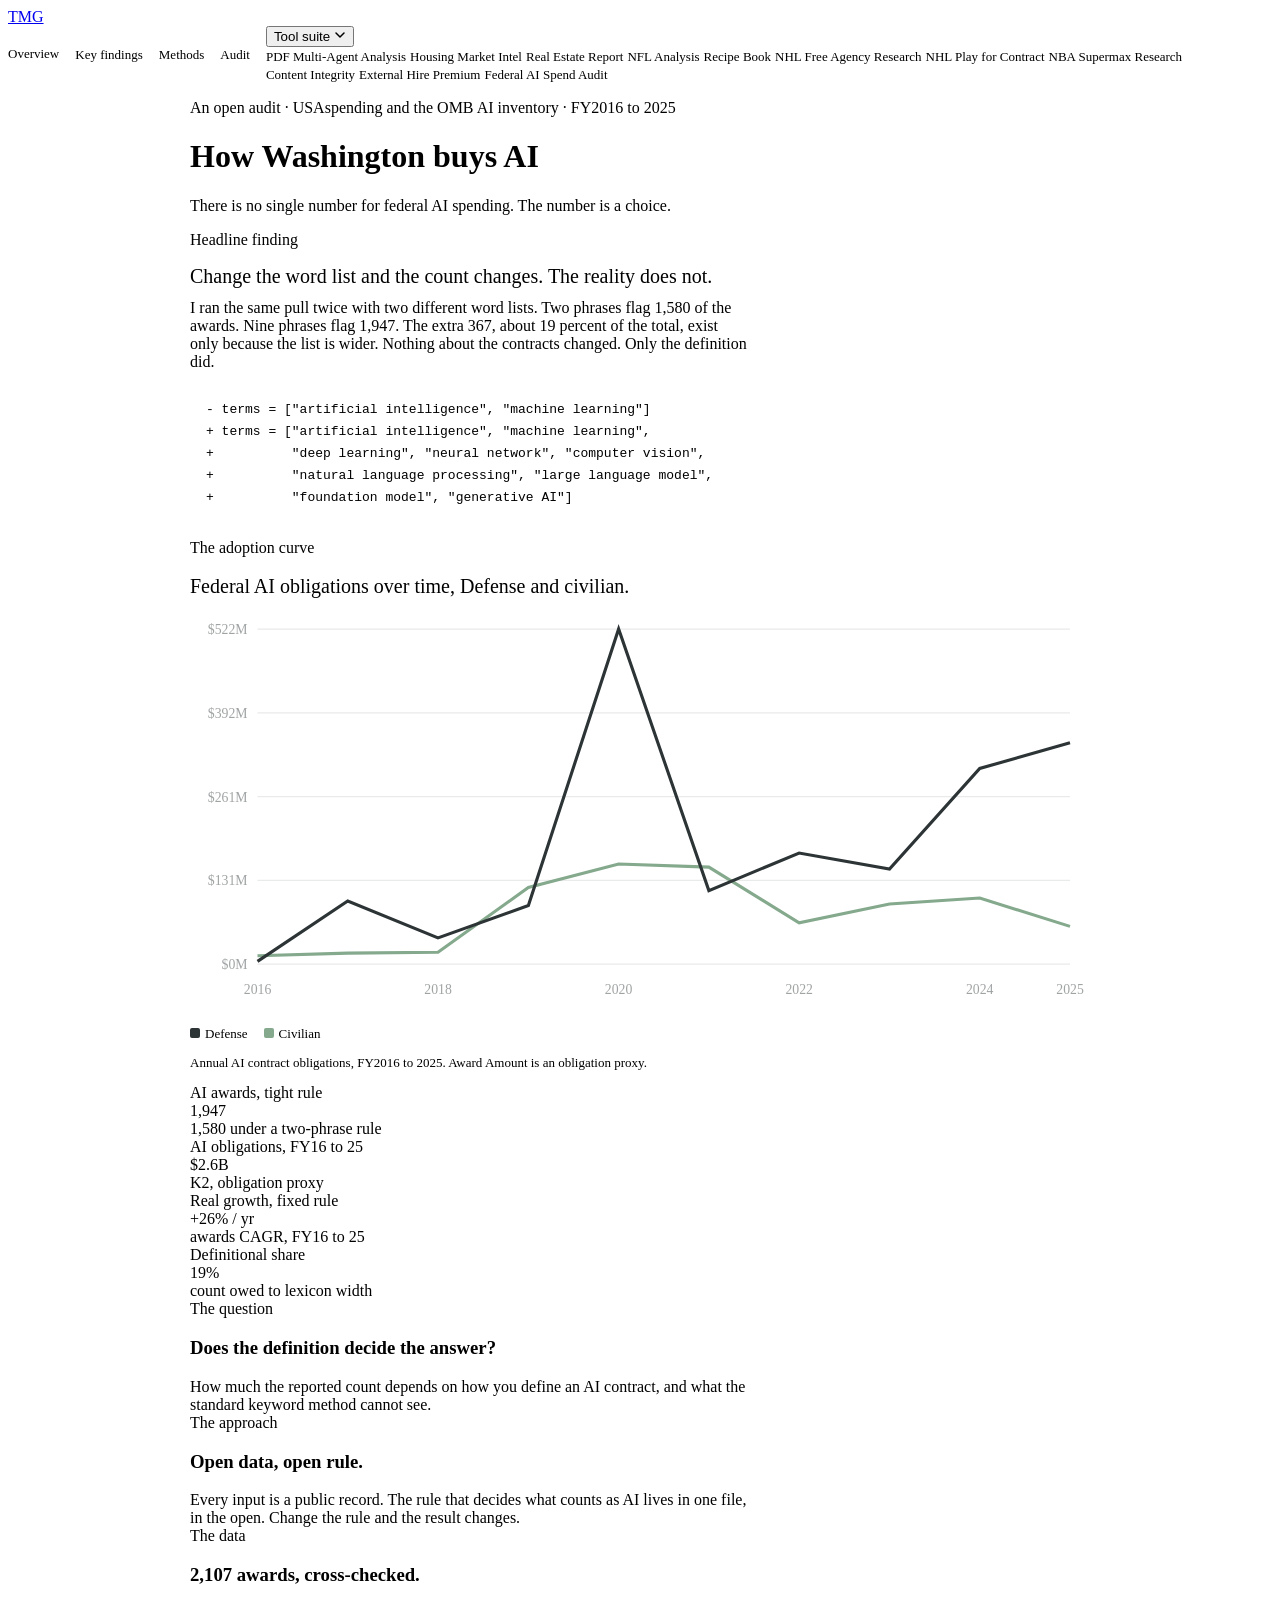
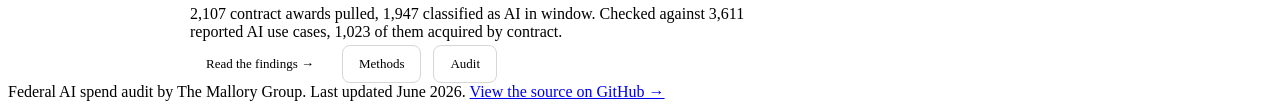
==== site/index.html @ 1ca07987 "Update index.html update" ====
<!DOCTYPE html>
<html lang="en">
<head>
<meta charset="utf-8">
<meta name="viewport" content="width=device-width, initial-scale=1">
<title>How Washington buys AI — a measurement audit</title>
<meta name="description" content="An open audit of how federal AI spending is counted on public data.">
<link rel="preconnect" href="https://fonts.googleapis.com">
<link href="https://fonts.googleapis.com/css2?family=Inter:wght@400;500&display=swap" rel="stylesheet">
<link rel="stylesheet" href="tmg.css">
<style>
    .fa-navlinks{display:flex;align-items:center;gap:16px;min-width:0}
    .fa-navlinks a{font-size:13px;font-weight:500;color:var(--tmg-charcoal);text-decoration:none;white-space:nowrap}
    .fa-navlinks a:hover{color:var(--tmg-sage-hover)}
    .fa-navlinks a[aria-current="page"]{color:var(--tmg-sage);border-bottom:2px solid var(--tmg-sage);padding-bottom:2px}
    .fa-wrap{max-width:900px;margin:0 auto}
    .fa-stack{display:flex;flex-direction:column;gap:var(--tmg-gap)}
    .fa-prose p{margin:0 0 14px;max-width:70ch}
    .fa-prose p:last-child{margin-bottom:0}
    .fa-lede{font-size:18px;line-height:1.6}
    .fa-claim{font-size:20px;font-weight:500;line-height:1.3;margin:0 0 10px}
    .fa-diff{font-family:ui-monospace,Menlo,Consolas,monospace;font-size:13px;line-height:1.7;
      background:var(--tmg-cream);border:var(--tmg-border);border-radius:8px;padding:14px 16px;overflow-x:auto;white-space:pre;margin-top:14px}
    .fa-diff .del{color:var(--tmg-error)}
    .fa-diff .add{color:var(--tmg-success)}
    .fa-strike{font-size:14px;line-height:2.1;margin:4px 0 0}
    .fa-strike span{text-decoration:line-through;text-decoration-color:var(--tmg-error);text-decoration-thickness:1px;margin-right:14px;white-space:nowrap;display:inline-block}
    .fa-mono{font-family:ui-monospace,Menlo,Consolas,monospace;font-size:13px;line-height:1.8;
      background:var(--tmg-cream);border:var(--tmg-border);border-radius:8px;padding:12px 16px}
    .fa-actions{display:flex;gap:12px;flex-wrap:wrap;margin-top:4px}
    a.fa-btn{background:var(--tmg-charcoal);color:var(--tmg-white);border-radius:8px;padding:10px 16px;font-size:13px;font-weight:500;text-decoration:none;display:inline-flex;align-items:center;gap:6px}
    a.fa-btn:hover{background:#3D4446}
    a.fa-btn-ghost{background:transparent;color:var(--tmg-charcoal);border:1px solid rgba(45,52,54,0.20);border-radius:8px;padding:10px 16px;font-size:13px;font-weight:500;text-decoration:none}
    a.fa-btn-ghost:hover{border-color:var(--tmg-sage);color:var(--tmg-sage-hover)}
    .fa-note{font-size:13px;color:var(--tmg-text-muted)}
    @media (max-width:600px){.tmg-nav{overflow-x:auto;gap:12px}.fa-navlinks{gap:12px}}
    @media (prefers-reduced-motion:reduce){*{transition:none !important}}
</style>
</head>
<body>
<nav class="tmg-nav" aria-label="Primary">
  <a class="tmg-logo" href="index.html" aria-label="The Mallory Group home"><span>TM</span><span class="tmg-logo-divider" aria-hidden="true"></span><span>G</span></a>
  <div class="fa-navlinks">
      <a href="index.html" aria-current="page">Overview</a>
      <a href="findings.html">Key findings</a>
      <a href="methods.html">Methods</a>
      <a href="audit.html">Audit</a>
    <div class="tmg-dropdown-wrap">
      <button class="tmg-dropdown-btn" id="toolBtn" aria-haspopup="true" aria-expanded="false" aria-controls="toolMenu">Tool suite
        <svg class="tmg-chevron" width="12" height="12" viewBox="0 0 12 12" aria-hidden="true"><path d="M2 4l4 4 4-4" fill="none" stroke="currentColor" stroke-width="1.5" stroke-linecap="round" stroke-linejoin="round"/></svg>
      </button>
      <div class="tmg-dropdown-menu" id="toolMenu" role="menu">
        <a role="menuitem" href="https://rmallorybpc.github.io/pdf-multi-agent-analysis/" target="_blank" rel="noreferrer">PDF Multi-Agent Analysis</a>
        <a role="menuitem" href="https://rmallorybpc.github.io/housing-market-intel/" target="_blank" rel="noreferrer">Housing Market Intel</a>
        <a role="menuitem" href="https://rmallorybpc.github.io/real-estate-report/" target="_blank" rel="noreferrer">Real Estate Report</a>
        <a role="menuitem" href="https://rmallorybpc.github.io/nflanalysis/dashboard/src/" target="_blank" rel="noreferrer">NFL Analysis</a>
        <a role="menuitem" href="https://rmallorybpc.github.io/recipes/" target="_blank" rel="noreferrer">Recipe Book</a>
        <a role="menuitem" href="https://rmallorybpc.github.io/nhl-free-agency-research/" target="_blank" rel="noreferrer">NHL Free Agency Research</a>
        <a role="menuitem" href="https://rmallorybpc.github.io/nhl-play-for-contract/" target="_blank" rel="noreferrer">NHL Play for Contract</a>
        <a role="menuitem" href="https://rmallorybpc.github.io/nba-research-project/" target="_blank" rel="noreferrer">NBA Supermax Research</a>
        <a role="menuitem" href="https://content-integrity-audit.pages.dev/" target="_blank" rel="noreferrer">Content Integrity</a>
        <a role="menuitem" href="https://rmallorybpc.github.io/external-hire-premium/" target="_blank" rel="noreferrer">External Hire Premium</a>
        <a role="menuitem" href="index.html" aria-current="page">Federal AI Spend Audit</a>
      </div>
    </div>
  </div>
</nav>
<div class="tmg-page">
<div class="tmg-container">
<div class="fa-wrap">
<header class="tmg-page-header">
  <p class="tmg-eyebrow">An open audit · USAspending and the OMB AI inventory · FY2016 to 2025</p>
  <h1 class="tmg-page-title">How Washington buys AI</h1>
  <p class="tmg-page-desc">There is no single number for federal AI spending. The number is a choice.</p>
</header>
<div class="fa-stack">
  <section class="tmg-card-wide fa-prose" aria-labelledby="hf">
    <p class="tmg-card-label">Headline finding</p>
    <h2 id="hf" class="fa-claim">Change the word list and the count changes. The reality does not.</h2>
    <p>I ran the same pull twice with two different word lists. Two phrases flag 1,580 of the awards. Nine phrases flag 1,947. The extra 367, about 19 percent of the total, exist only because the list is wider. Nothing about the contracts changed. Only the definition did.</p>
    <div class="fa-diff"><span class="del">- terms = ["artificial intelligence", "machine learning"]</span>
<span class="add">+ terms = ["artificial intelligence", "machine learning",</span>
<span class="add">+          "deep learning", "neural network", "computer vision",</span>
<span class="add">+          "natural language processing", "large language model",</span>
<span class="add">+          "foundation model", "generative AI"]</span></div>
  </section>

  <section class="tmg-card-wide" aria-labelledby="pic">
    <p class="tmg-card-label">The adoption curve</p>
    <h2 id="pic" class="fa-claim">Federal AI obligations over time, Defense and civilian.</h2>
    <div id="adoption-chart" style="margin:8px 0"></div>
    <p class="fa-note"><span style="display:inline-block;width:10px;height:10px;background:#2D3436;border-radius:2px;margin-right:5px"></span>Defense<span style="display:inline-block;width:10px;height:10px;background:#84A98C;border-radius:2px;margin:0 5px 0 16px"></span>Civilian</p>
    <p class="fa-note" id="chart-src">Annual AI contract obligations, FY2016 to 2025. Award Amount is an obligation proxy.</p>
  </section>

  <div class="tmg-bento-grid">
    <div class="tmg-card" role="group" aria-label="AI awards under the tight rule">
      <div class="tmg-card-label">AI awards, tight rule</div><div class="tmg-card-value">1,947</div>
      <div class="tmg-card-sub">1,580 under a two-phrase rule</div>
    </div>
    <div class="tmg-card" role="group" aria-label="AI obligations">
      <div class="tmg-card-label">AI obligations, FY16 to 25</div><div class="tmg-card-value" id="kpi-oblig">—</div>
      <div class="tmg-card-sub">K2, obligation proxy</div>
    </div>
    <div class="tmg-card" role="group" aria-label="Real growth">
      <div class="tmg-card-label">Real growth, fixed rule</div><div class="tmg-card-value" id="kpi-cagr">—</div>
      <div class="tmg-card-sub">awards CAGR, FY16 to 25</div>
    </div>
    <div class="tmg-card" role="group" aria-label="Definitional share">
      <div class="tmg-card-label">Definitional share</div><div class="tmg-card-value" id="kpi-defn">—</div>
      <div class="tmg-card-sub">count owed to lexicon width</div>
    </div>
  </div>

  <div class="tmg-bento-grid">
    <section class="tmg-card fa-prose" aria-labelledby="q"><p class="tmg-card-label">The question</p>
      <h3 id="q" class="tmg-card-title">Does the definition decide the answer?</h3>
      <p>How much the reported count depends on how you define an AI contract, and what the standard keyword method cannot see.</p></section>
    <section class="tmg-card fa-prose" aria-labelledby="ap"><p class="tmg-card-label">The approach</p>
      <h3 id="ap" class="tmg-card-title">Open data, open rule.</h3>
      <p>Every input is a public record. The rule that decides what counts as AI lives in one file, in the open. Change the rule and the result changes.</p></section>
    <section class="tmg-card fa-prose" aria-labelledby="d"><p class="tmg-card-label">The data</p>
      <h3 id="d" class="tmg-card-title">2,107 awards, cross-checked.</h3>
      <p>2,107 contract awards pulled, 1,947 classified as AI in window. Checked against 3,611 reported AI use cases, 1,023 of them acquired by contract.</p></section>
  </div>

  <div class="fa-actions">
    <a class="fa-btn" href="findings.html">Read the findings &rarr;</a>
    <a class="fa-btn-ghost" href="methods.html">Methods</a>
    <a class="fa-btn-ghost" href="audit.html">Audit</a>
  </div>
</div>
<script src="series-data.js"></script>
<script>
(function(){
  var S=window.TMG_SERIES, host=document.getElementById('adoption-chart');
  function fmtM(v){return v>=1000?'$'+(v/1000).toFixed(1)+'B':'$'+Math.round(v)+'M';}
  function set(id,t){var e=document.getElementById(id);if(e)e.textContent=t;}
  if(!S){if(host)host.innerHTML='<p class="fa-note">Run analyze.py to populate the chart.</p>';return;}
  var k=S.kpi||{};
  set('kpi-oblig',k.total_oblig_m!=null?fmtM(k.total_oblig_m):'—');
  set('kpi-cagr',k.cagr_awards!=null?((k.cagr_awards>=0?'+':'')+Math.round(k.cagr_awards*100)+'% / yr'):'—');
  set('kpi-defn',k.definitional_share!=null?Math.round(k.definitional_share*100)+'%':'—');
  var fy=S.fy||[],dod=S.ai_oblig_dod||[],civ=S.ai_oblig_civ||[];
  if(!fy.length){host.innerHTML='<p class="fa-note">No annual data.</p>';return;}
  var W=720,H=320,pl=54,pr=16,pt=16,pb=36;
  var maxY=Math.max.apply(null,dod.concat(civ).concat([1]));
  function x(i){return pl+i*((W-pl-pr)/Math.max(1,fy.length-1));}
  function y(v){return H-pb-(v/maxY)*(H-pt-pb);}
  function pth(a){return a.map(function(v,i){return (i?'L':'M')+x(i).toFixed(1)+' '+y(v).toFixed(1);}).join(' ');}
  var CH='#2D3436',SG='#84A98C',MUT='rgba(45,52,54,0.45)';
  var s='<svg viewBox="0 0 '+W+' '+H+'" width="100%" role="img" aria-label="Annual AI contract obligations by fiscal year, Defense versus civilian">';
  for(var g=0;g<=4;g++){var gv=maxY*g/4,gy=y(gv);
    s+='<line x1="'+pl+'" y1="'+gy+'" x2="'+(W-pr)+'" y2="'+gy+'" stroke="rgba(45,52,54,0.10)"/>';
    s+='<text x="'+(pl-8)+'" y="'+(gy+4)+'" text-anchor="end" font-size="11" fill="'+MUT+'">'+fmtM(gv)+'</text>';}
  fy.forEach(function(f,i){if(i%2===0||i===fy.length-1){s+='<text x="'+x(i)+'" y="'+(H-12)+'" text-anchor="middle" font-size="11" fill="'+MUT+'">'+f+'</text>';}});
  s+='<path d="'+pth(civ)+'" fill="none" stroke="'+SG+'" stroke-width="2.5"/>';
  s+='<path d="'+pth(dod)+'" fill="none" stroke="'+CH+'" stroke-width="2.5"/></svg>';
  host.innerHTML=s;
  var n=document.getElementById('chart-src');
  if(n&&S.generated_from&&S.generated_from.indexOf('sample')>-1){n.textContent='Sample data shown. Run analyze.py to populate with the live pull.';n.style.color='#B00020';}
})();
</script>
</div>
</div>
</div>
<footer class="tmg-footer">
  Federal AI spend audit by The Mallory Group. Last updated June 2026.
  <a href="REPO_URL_HERE" target="_blank" rel="noreferrer" class="tmg-text-accent">View the source on GitHub &rarr;</a>
</footer>
<script>
  (function(){var b=document.getElementById('toolBtn'),m=document.getElementById('toolMenu');if(!b||!m)return;
   function c(){m.classList.remove('open');b.classList.remove('open');b.setAttribute('aria-expanded','false');}
   b.addEventListener('click',function(e){e.stopPropagation();var o=m.classList.toggle('open');b.classList.toggle('open',o);b.setAttribute('aria-expanded',o?'true':'false');});
   m.addEventListener('click',function(e){e.stopPropagation();});document.addEventListener('click',c);
   document.addEventListener('keydown',function(e){if(e.key==='Escape'){c();b.focus();}});})();
</script>
</body>
</html>
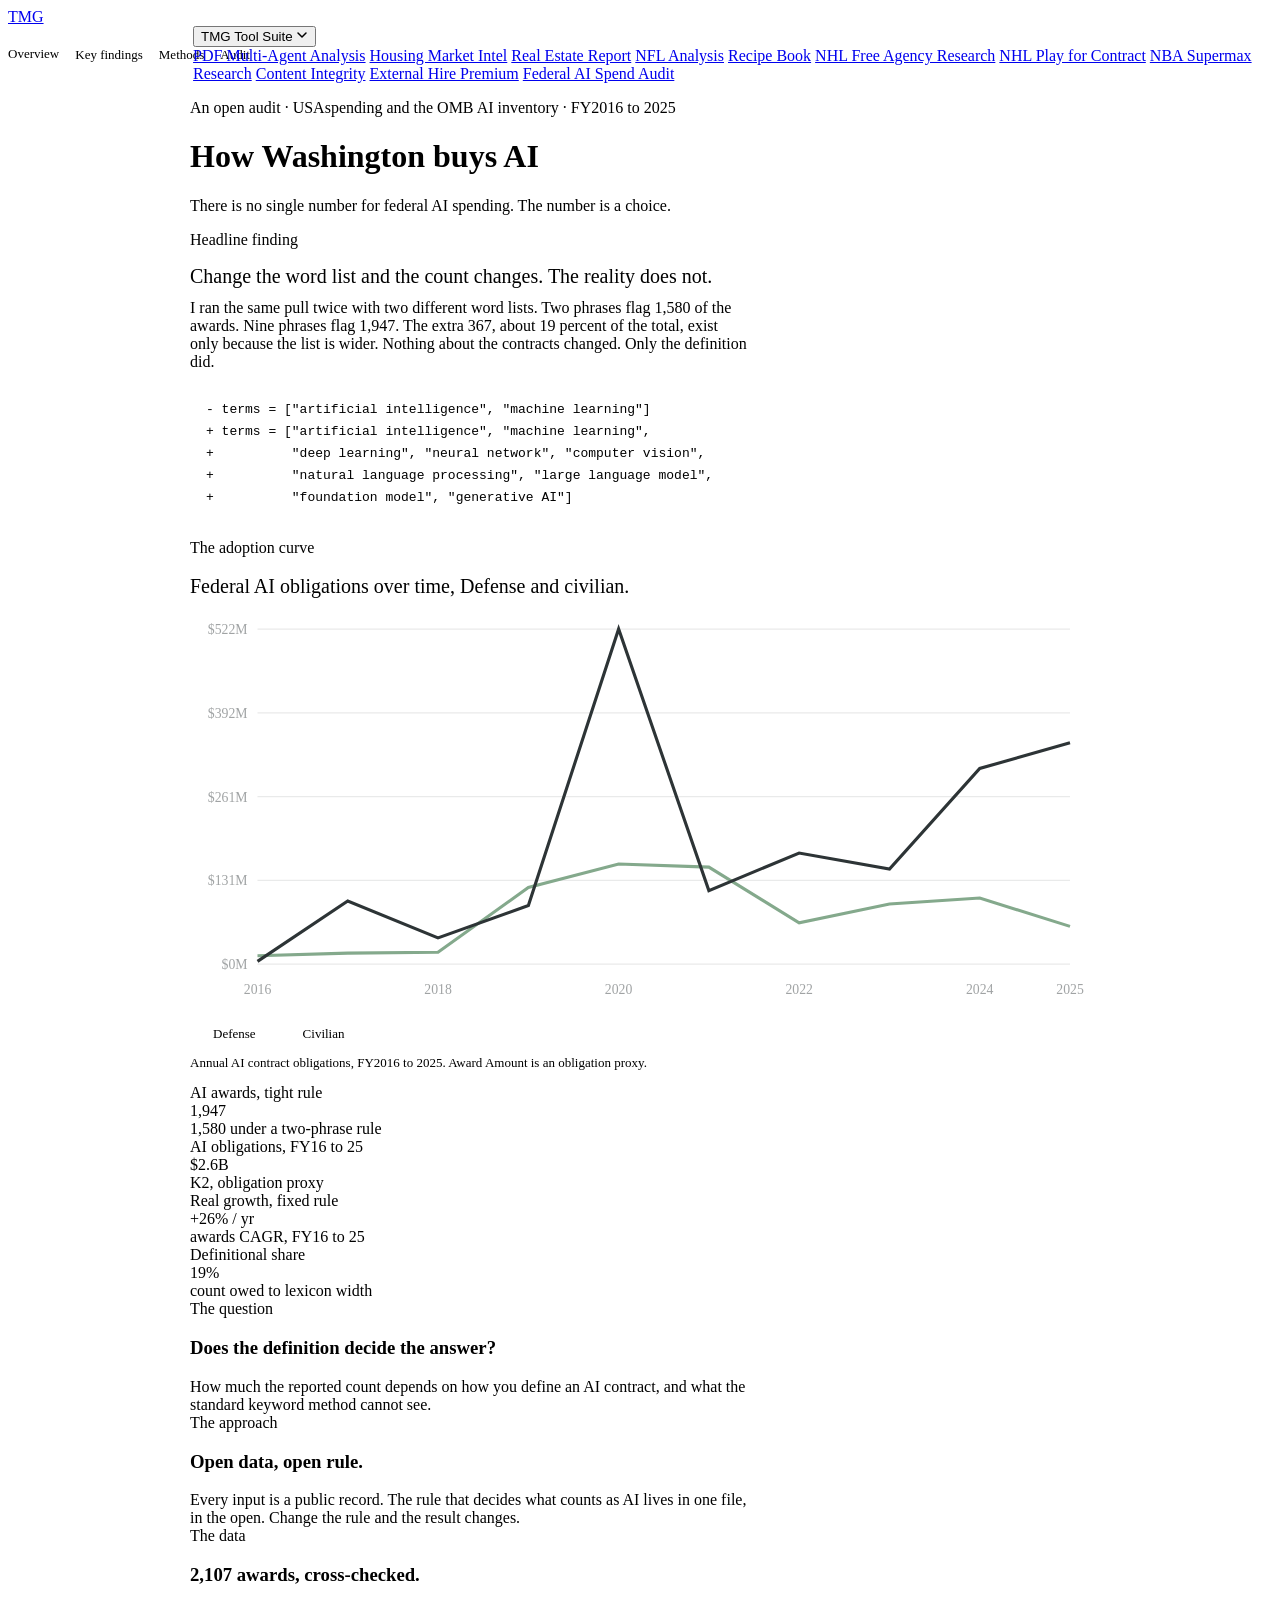
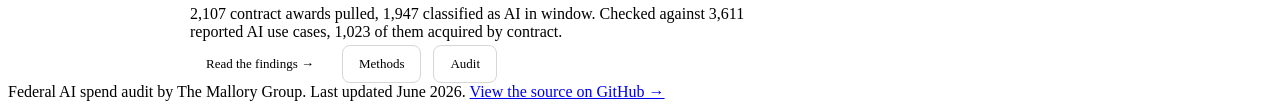
==== commit e05950cc: "Refactor navigation structure and styles across site pages; add shared UI styles for page links and " ====
--- a/site/index.html
+++ b/site/index.html
@@ -7,46 +7,22 @@
 <meta name="description" content="An open audit of how federal AI spending is counted on public data.">
 <link rel="preconnect" href="https://fonts.googleapis.com">
 <link href="https://fonts.googleapis.com/css2?family=Inter:wght@400;500&display=swap" rel="stylesheet">
-<link rel="stylesheet" href="tmg.css">
-<style>
-    .fa-navlinks{display:flex;align-items:center;gap:16px;min-width:0}
-    .fa-navlinks a{font-size:13px;font-weight:500;color:var(--tmg-charcoal);text-decoration:none;white-space:nowrap}
-    .fa-navlinks a:hover{color:var(--tmg-sage-hover)}
-    .fa-navlinks a[aria-current="page"]{color:var(--tmg-sage);border-bottom:2px solid var(--tmg-sage);padding-bottom:2px}
-    .fa-wrap{max-width:900px;margin:0 auto}
-    .fa-stack{display:flex;flex-direction:column;gap:var(--tmg-gap)}
-    .fa-prose p{margin:0 0 14px;max-width:70ch}
-    .fa-prose p:last-child{margin-bottom:0}
-    .fa-lede{font-size:18px;line-height:1.6}
-    .fa-claim{font-size:20px;font-weight:500;line-height:1.3;margin:0 0 10px}
-    .fa-diff{font-family:ui-monospace,Menlo,Consolas,monospace;font-size:13px;line-height:1.7;
-      background:var(--tmg-cream);border:var(--tmg-border);border-radius:8px;padding:14px 16px;overflow-x:auto;white-space:pre;margin-top:14px}
-    .fa-diff .del{color:var(--tmg-error)}
-    .fa-diff .add{color:var(--tmg-success)}
-    .fa-strike{font-size:14px;line-height:2.1;margin:4px 0 0}
-    .fa-strike span{text-decoration:line-through;text-decoration-color:var(--tmg-error);text-decoration-thickness:1px;margin-right:14px;white-space:nowrap;display:inline-block}
-    .fa-mono{font-family:ui-monospace,Menlo,Consolas,monospace;font-size:13px;line-height:1.8;
-      background:var(--tmg-cream);border:var(--tmg-border);border-radius:8px;padding:12px 16px}
-    .fa-actions{display:flex;gap:12px;flex-wrap:wrap;margin-top:4px}
-    a.fa-btn{background:var(--tmg-charcoal);color:var(--tmg-white);border-radius:8px;padding:10px 16px;font-size:13px;font-weight:500;text-decoration:none;display:inline-flex;align-items:center;gap:6px}
-    a.fa-btn:hover{background:#3D4446}
-    a.fa-btn-ghost{background:transparent;color:var(--tmg-charcoal);border:1px solid rgba(45,52,54,0.20);border-radius:8px;padding:10px 16px;font-size:13px;font-weight:500;text-decoration:none}
-    a.fa-btn-ghost:hover{border-color:var(--tmg-sage);color:var(--tmg-sage-hover)}
-    .fa-note{font-size:13px;color:var(--tmg-text-muted)}
-    @media (max-width:600px){.tmg-nav{overflow-x:auto;gap:12px}.fa-navlinks{gap:12px}}
-    @media (prefers-reduced-motion:reduce){*{transition:none !important}}
-</style>
+<link rel="stylesheet" href="https://rmallorybpc.github.io/tmg-brand-guide/dist/tmg.css">
+<link rel="stylesheet" href="ui.css">
 </head>
 <body>
+<a class="fa-skip-link" href="#main-content">Skip to content</a>
 <nav class="tmg-nav" aria-label="Primary">
   <a class="tmg-logo" href="index.html" aria-label="The Mallory Group home"><span>TM</span><span class="tmg-logo-divider" aria-hidden="true"></span><span>G</span></a>
   <div class="fa-navlinks">
+    <div class="fa-page-links">
       <a href="index.html" aria-current="page">Overview</a>
       <a href="findings.html">Key findings</a>
       <a href="methods.html">Methods</a>
       <a href="audit.html">Audit</a>
+    </div>
     <div class="tmg-dropdown-wrap">
-      <button class="tmg-dropdown-btn" id="toolBtn" aria-haspopup="true" aria-expanded="false" aria-controls="toolMenu">Tool suite
+      <button class="tmg-dropdown-btn" id="toolBtn" aria-haspopup="true" aria-expanded="false" aria-controls="toolMenu">TMG Tool Suite
         <svg class="tmg-chevron" width="12" height="12" viewBox="0 0 12 12" aria-hidden="true"><path d="M2 4l4 4 4-4" fill="none" stroke="currentColor" stroke-width="1.5" stroke-linecap="round" stroke-linejoin="round"/></svg>
       </button>
       <div class="tmg-dropdown-menu" id="toolMenu" role="menu">
@@ -65,7 +41,7 @@
     </div>
   </div>
 </nav>
-<div class="tmg-page">
+<main id="main-content" class="tmg-page" tabindex="-1">
 <div class="tmg-container">
 <div class="fa-wrap">
 <header class="tmg-page-header">
@@ -88,8 +64,8 @@
   <section class="tmg-card-wide" aria-labelledby="pic">
     <p class="tmg-card-label">The adoption curve</p>
     <h2 id="pic" class="fa-claim">Federal AI obligations over time, Defense and civilian.</h2>
-    <div id="adoption-chart" style="margin:8px 0"></div>
-    <p class="fa-note"><span style="display:inline-block;width:10px;height:10px;background:#2D3436;border-radius:2px;margin-right:5px"></span>Defense<span style="display:inline-block;width:10px;height:10px;background:#84A98C;border-radius:2px;margin:0 5px 0 16px"></span>Civilian</p>
+    <div id="adoption-chart" class="fa-chart-shell"></div>
+    <p class="fa-note fa-chart-legend"><span class="fa-legend-swatch fa-legend-swatch-defense" aria-hidden="true"></span>Defense<span class="fa-chart-legend-gap"></span><span class="fa-legend-swatch fa-legend-swatch-civilian" aria-hidden="true"></span>Civilian</p>
     <p class="fa-note" id="chart-src">Annual AI contract obligations, FY2016 to 2025. Award Amount is an obligation proxy.</p>
   </section>
 
@@ -163,17 +139,11 @@
 </script>
 </div>
 </div>
-</div>
+</main>
 <footer class="tmg-footer">
   Federal AI spend audit by The Mallory Group. Last updated June 2026.
-  <a href="REPO_URL_HERE" target="_blank" rel="noreferrer" class="tmg-text-accent">View the source on GitHub &rarr;</a>
+  <a href="https://github.com/rmallorybpc/federal-ai-spend-audit" target="_blank" rel="noreferrer" class="tmg-text-accent">View the source on GitHub &rarr;</a>
 </footer>
-<script>
-  (function(){var b=document.getElementById('toolBtn'),m=document.getElementById('toolMenu');if(!b||!m)return;
-   function c(){m.classList.remove('open');b.classList.remove('open');b.setAttribute('aria-expanded','false');}
-   b.addEventListener('click',function(e){e.stopPropagation();var o=m.classList.toggle('open');b.classList.toggle('open',o);b.setAttribute('aria-expanded',o?'true':'false');});
-   m.addEventListener('click',function(e){e.stopPropagation();});document.addEventListener('click',c);
-   document.addEventListener('keydown',function(e){if(e.key==='Escape'){c();b.focus();}});})();
-</script>
+<script src="ui.js"></script>
 </body>
 </html>
--- a/site/ui.css
+++ b/site/ui.css
@@ -0,0 +1,234 @@
+/* Shared UI layer for all site pages. Uses TMG design tokens from tmg.css. */
+
+.fa-skip-link {
+  position: absolute;
+  left: 12px;
+  top: -40px;
+  background: var(--tmg-charcoal);
+  color: var(--tmg-white);
+  padding: 8px 12px;
+  border-radius: 8px;
+  text-decoration: none;
+  font-size: 13px;
+  z-index: 1000;
+}
+
+.fa-skip-link:focus {
+  top: 12px;
+}
+
+.fa-navlinks {
+  display: flex;
+  align-items: center;
+  gap: 16px;
+  min-width: 0;
+}
+
+.fa-page-links {
+  display: flex;
+  align-items: center;
+  gap: 16px;
+  min-width: 0;
+}
+
+.fa-page-links a {
+  font-size: 13px;
+  font-weight: 500;
+  color: var(--tmg-charcoal);
+  text-decoration: none;
+  white-space: nowrap;
+}
+
+.fa-page-links a:hover {
+  color: var(--tmg-sage-hover);
+}
+
+.fa-page-links a[aria-current="page"] {
+  color: var(--tmg-sage);
+  border-bottom: 2px solid var(--tmg-sage);
+  padding-bottom: 2px;
+}
+
+.fa-wrap {
+  max-width: 900px;
+  margin: 0 auto;
+}
+
+.fa-stack {
+  display: flex;
+  flex-direction: column;
+  gap: var(--tmg-gap);
+}
+
+.fa-prose p {
+  margin: 0 0 14px;
+  max-width: 70ch;
+}
+
+.fa-prose p:last-child {
+  margin-bottom: 0;
+}
+
+.fa-claim {
+  font-size: 20px;
+  font-weight: 500;
+  line-height: 1.3;
+  margin: 0 0 10px;
+}
+
+.fa-diff,
+.fa-mono {
+  font-family: ui-monospace, Menlo, Consolas, monospace;
+  font-size: 13px;
+  line-height: 1.8;
+  background: var(--tmg-cream);
+  border: var(--tmg-border);
+  border-radius: 8px;
+  padding: 12px 16px;
+  overflow-x: auto;
+}
+
+.fa-diff {
+  white-space: pre;
+  margin-top: 14px;
+  line-height: 1.7;
+  padding: 14px 16px;
+}
+
+.fa-diff .del {
+  color: var(--tmg-error);
+}
+
+.fa-diff .add {
+  color: var(--tmg-success);
+}
+
+.fa-strike {
+  font-size: 14px;
+  line-height: 2.1;
+  margin: 4px 0 0;
+}
+
+.fa-strike span {
+  text-decoration: line-through;
+  text-decoration-color: var(--tmg-error);
+  text-decoration-thickness: 1px;
+  margin-right: 14px;
+  white-space: nowrap;
+  display: inline-block;
+}
+
+.fa-actions {
+  display: flex;
+  gap: 12px;
+  flex-wrap: wrap;
+  margin-top: 4px;
+}
+
+a.fa-btn {
+  background: var(--tmg-charcoal);
+  color: var(--tmg-white);
+  border-radius: 8px;
+  padding: 10px 16px;
+  font-size: 13px;
+  font-weight: 500;
+  text-decoration: none;
+  display: inline-flex;
+  align-items: center;
+  gap: 6px;
+}
+
+a.fa-btn:hover {
+  background: #3D4446;
+}
+
+a.fa-btn-ghost {
+  background: transparent;
+  color: var(--tmg-charcoal);
+  border: 1px solid rgba(45, 52, 54, 0.20);
+  border-radius: 8px;
+  padding: 10px 16px;
+  font-size: 13px;
+  font-weight: 500;
+  text-decoration: none;
+}
+
+a.fa-btn-ghost:hover {
+  border-color: var(--tmg-sage);
+  color: var(--tmg-sage-hover);
+}
+
+.fa-note {
+  font-size: 13px;
+  color: var(--tmg-text-muted);
+}
+
+.fa-chart-shell {
+  margin: 8px 0;
+}
+
+.fa-chart-legend {
+  display: flex;
+  align-items: center;
+  flex-wrap: wrap;
+  gap: 8px;
+}
+
+.fa-chart-legend-gap {
+  margin-left: 8px;
+}
+
+.fa-legend-swatch {
+  display: inline-block;
+  width: 10px;
+  height: 10px;
+  border-radius: 2px;
+  margin-right: 5px;
+}
+
+.fa-legend-swatch-defense {
+  background: var(--tmg-charcoal);
+}
+
+.fa-legend-swatch-civilian {
+  background: var(--tmg-sage);
+}
+
+@media (max-width: 900px) {
+  .tmg-nav {
+    height: auto;
+    min-height: 56px;
+    padding: 10px 16px;
+    gap: 10px;
+    align-items: flex-start;
+    flex-wrap: wrap;
+  }
+
+  .fa-navlinks {
+    width: 100%;
+    justify-content: space-between;
+    gap: 12px;
+  }
+
+  .fa-page-links {
+    flex-wrap: wrap;
+    gap: 10px 14px;
+  }
+}
+
+@media (max-width: 600px) {
+  .fa-page-links {
+    gap: 8px 12px;
+  }
+
+  .fa-wrap {
+    max-width: 100%;
+  }
+}
+
+@media (prefers-reduced-motion: reduce) {
+  * {
+    transition: none !important;
+    animation: none !important;
+  }
+}
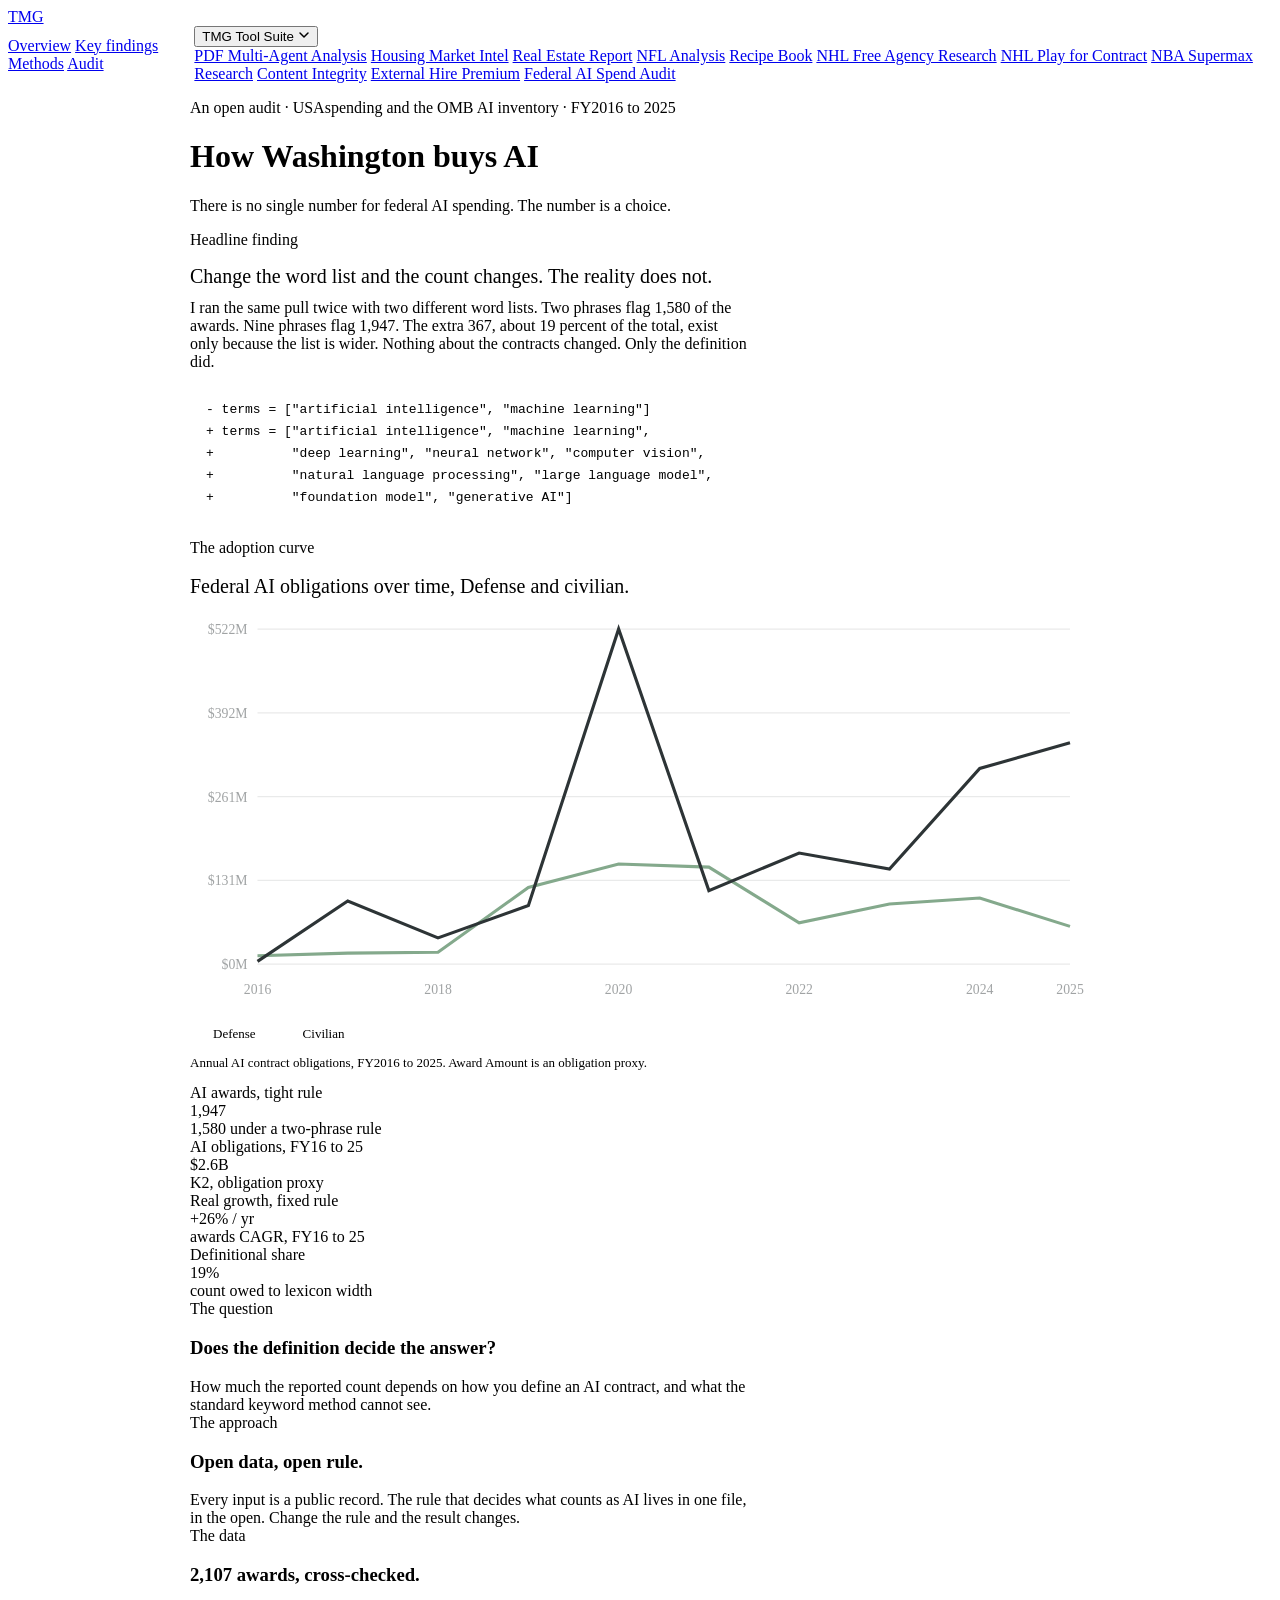
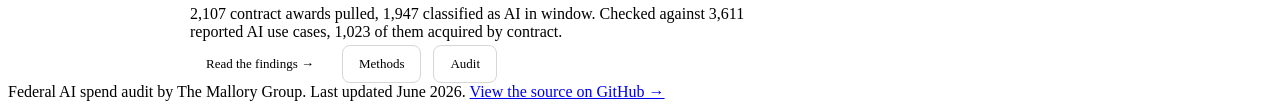
==== commit c1235c0e: "Refactor navigation structure and styles across site pages; update dropdown button and menu IDs for " ====
--- a/site/index.html
+++ b/site/index.html
@@ -15,17 +15,17 @@
 <nav class="tmg-nav" aria-label="Primary">
   <a class="tmg-logo" href="index.html" aria-label="The Mallory Group home"><span>TM</span><span class="tmg-logo-divider" aria-hidden="true"></span><span>G</span></a>
   <div class="fa-navlinks">
-    <div class="fa-page-links">
+    <div class="tmg-page-links" aria-label="Site pages">
       <a href="index.html" aria-current="page">Overview</a>
       <a href="findings.html">Key findings</a>
       <a href="methods.html">Methods</a>
       <a href="audit.html">Audit</a>
     </div>
     <div class="tmg-dropdown-wrap">
-      <button class="tmg-dropdown-btn" id="toolBtn" aria-haspopup="true" aria-expanded="false" aria-controls="toolMenu">TMG Tool Suite
+      <button class="tmg-dropdown-btn" id="tmgDdBtn" aria-haspopup="true" aria-expanded="false" aria-controls="tmgDdMenu">TMG Tool Suite
         <svg class="tmg-chevron" width="12" height="12" viewBox="0 0 12 12" aria-hidden="true"><path d="M2 4l4 4 4-4" fill="none" stroke="currentColor" stroke-width="1.5" stroke-linecap="round" stroke-linejoin="round"/></svg>
       </button>
-      <div class="tmg-dropdown-menu" id="toolMenu" role="menu">
+      <div class="tmg-dropdown-menu" id="tmgDdMenu" role="menu">
         <a role="menuitem" href="https://rmallorybpc.github.io/pdf-multi-agent-analysis/" target="_blank" rel="noreferrer">PDF Multi-Agent Analysis</a>
         <a role="menuitem" href="https://rmallorybpc.github.io/housing-market-intel/" target="_blank" rel="noreferrer">Housing Market Intel</a>
         <a role="menuitem" href="https://rmallorybpc.github.io/real-estate-report/" target="_blank" rel="noreferrer">Real Estate Report</a>
--- a/site/ui.css
+++ b/site/ui.css
@@ -20,33 +20,8 @@
 .fa-navlinks {
   display: flex;
   align-items: center;
-  gap: 16px;
+  gap: 12px;
   min-width: 0;
-}
-
-.fa-page-links {
-  display: flex;
-  align-items: center;
-  gap: 16px;
-  min-width: 0;
-}
-
-.fa-page-links a {
-  font-size: 13px;
-  font-weight: 500;
-  color: var(--tmg-charcoal);
-  text-decoration: none;
-  white-space: nowrap;
-}
-
-.fa-page-links a:hover {
-  color: var(--tmg-sage-hover);
-}
-
-.fa-page-links a[aria-current="page"] {
-  color: var(--tmg-sage);
-  border-bottom: 2px solid var(--tmg-sage);
-  padding-bottom: 2px;
 }
 
 .fa-wrap {
@@ -210,15 +185,15 @@
     gap: 12px;
   }
 
-  .fa-page-links {
+  .tmg-page-links {
     flex-wrap: wrap;
-    gap: 10px 14px;
+    gap: 4px;
   }
 }
 
 @media (max-width: 600px) {
-  .fa-page-links {
-    gap: 8px 12px;
+  .tmg-page-links {
+    gap: 2px;
   }
 
   .fa-wrap {
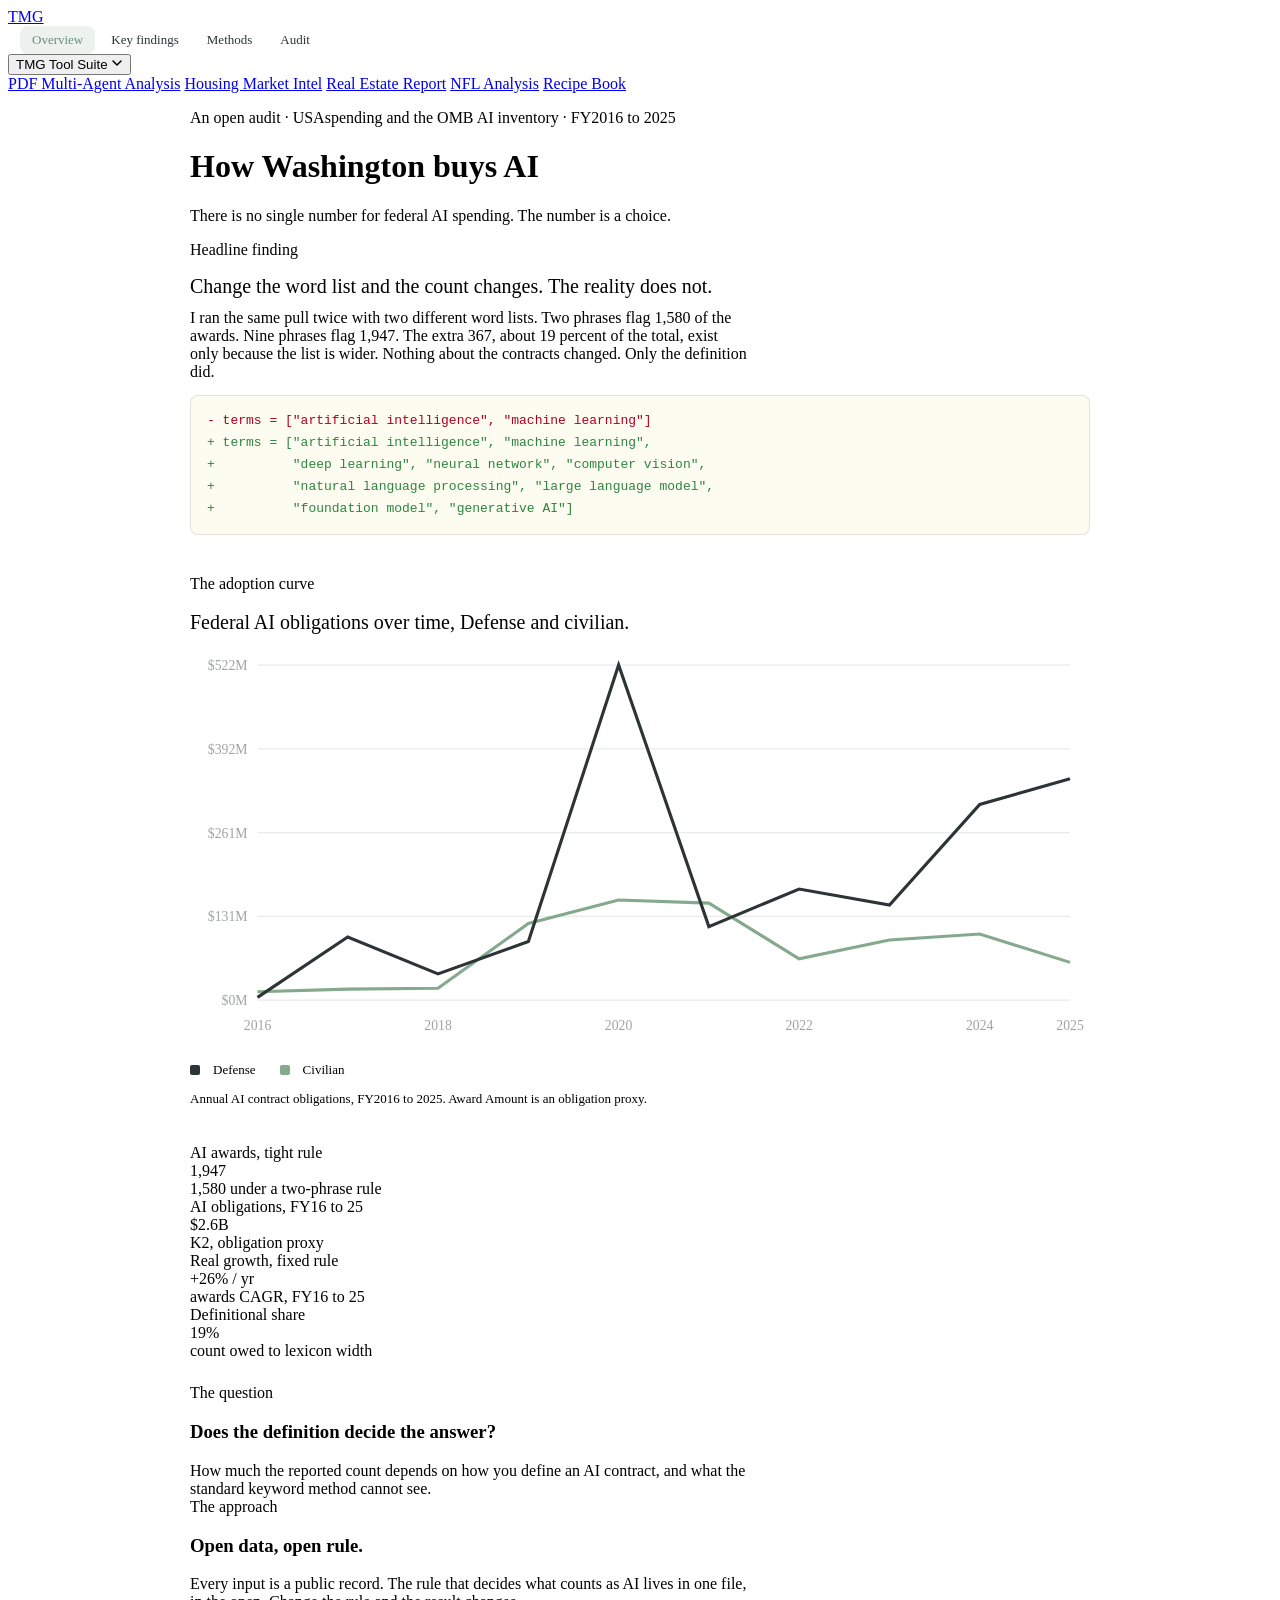
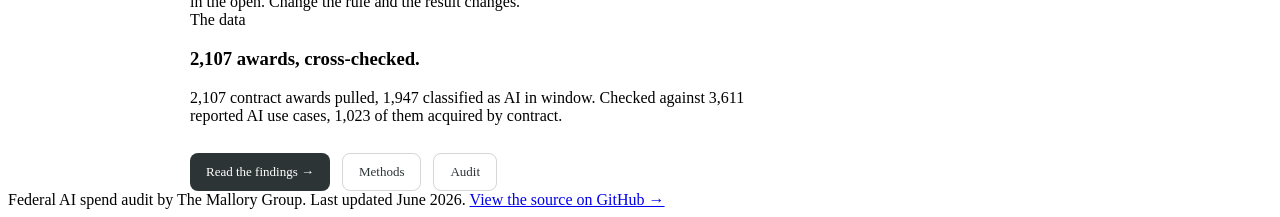
==== commit 6ec0d9a2: "Apply full TMG nav/layout visual pass across site pages" ====
--- a/site/index.html
+++ b/site/index.html
@@ -5,44 +5,61 @@
 <meta name="viewport" content="width=device-width, initial-scale=1">
 <title>How Washington buys AI — a measurement audit</title>
 <meta name="description" content="An open audit of how federal AI spending is counted on public data.">
+<style>
+:root {
+  --tmg-cream: #FDFCF0;
+  --tmg-charcoal: #2D3436;
+  --tmg-sage: #84A98C;
+  --tmg-sage-hover: #6B8F74;
+  --tmg-white: #FFFFFF;
+  --tmg-bg: var(--tmg-cream);
+  --tmg-text: var(--tmg-charcoal);
+  --tmg-accent: var(--tmg-sage);
+  --tmg-surface: var(--tmg-white);
+  --tmg-success: #2E8540;
+  --tmg-warning: #C47F00;
+  --tmg-error: #B00020;
+  --tmg-border: 1px solid rgba(45, 52, 54, 0.12);
+  --tmg-border-hover: 1px solid rgba(132, 169, 140, 0.50);
+  --tmg-bento-radius: 16px;
+  --tmg-nav-radius: 8px;
+  --tmg-btn-radius: 8px;
+  --tmg-gap: 24px;
+  --tmg-gap-sm: 12px;
+  --tmg-shadow-sm: 0 1px 3px rgba(45, 52, 54, 0.08);
+  --tmg-shadow-md: 0 2px 8px rgba(45, 52, 54, 0.10);
+}
+</style>
 <link rel="preconnect" href="https://fonts.googleapis.com">
 <link href="https://fonts.googleapis.com/css2?family=Inter:wght@400;500&display=swap" rel="stylesheet">
 <link rel="stylesheet" href="https://rmallorybpc.github.io/tmg-brand-guide/dist/tmg.css">
-<link rel="stylesheet" href="ui.css">
+<link rel="stylesheet" href="ui.css?v=20260623c">
 </head>
 <body>
 <a class="fa-skip-link" href="#main-content">Skip to content</a>
 <nav class="tmg-nav" aria-label="Primary">
   <a class="tmg-logo" href="index.html" aria-label="The Mallory Group home"><span>TM</span><span class="tmg-logo-divider" aria-hidden="true"></span><span>G</span></a>
-  <div class="fa-navlinks">
-    <div class="tmg-page-links" aria-label="Site pages">
-      <a href="index.html" aria-current="page">Overview</a>
-      <a href="findings.html">Key findings</a>
-      <a href="methods.html">Methods</a>
-      <a href="audit.html">Audit</a>
-    </div>
-    <div class="tmg-dropdown-wrap">
-      <button class="tmg-dropdown-btn" id="tmgDdBtn" aria-haspopup="true" aria-expanded="false" aria-controls="tmgDdMenu">TMG Tool Suite
-        <svg class="tmg-chevron" width="12" height="12" viewBox="0 0 12 12" aria-hidden="true"><path d="M2 4l4 4 4-4" fill="none" stroke="currentColor" stroke-width="1.5" stroke-linecap="round" stroke-linejoin="round"/></svg>
-      </button>
-      <div class="tmg-dropdown-menu" id="tmgDdMenu" role="menu">
-        <a role="menuitem" href="https://rmallorybpc.github.io/pdf-multi-agent-analysis/" target="_blank" rel="noreferrer">PDF Multi-Agent Analysis</a>
-        <a role="menuitem" href="https://rmallorybpc.github.io/housing-market-intel/" target="_blank" rel="noreferrer">Housing Market Intel</a>
-        <a role="menuitem" href="https://rmallorybpc.github.io/real-estate-report/" target="_blank" rel="noreferrer">Real Estate Report</a>
-        <a role="menuitem" href="https://rmallorybpc.github.io/nflanalysis/dashboard/src/" target="_blank" rel="noreferrer">NFL Analysis</a>
-        <a role="menuitem" href="https://rmallorybpc.github.io/recipes/" target="_blank" rel="noreferrer">Recipe Book</a>
-        <a role="menuitem" href="https://rmallorybpc.github.io/nhl-free-agency-research/" target="_blank" rel="noreferrer">NHL Free Agency Research</a>
-        <a role="menuitem" href="https://rmallorybpc.github.io/nhl-play-for-contract/" target="_blank" rel="noreferrer">NHL Play for Contract</a>
-        <a role="menuitem" href="https://rmallorybpc.github.io/nba-research-project/" target="_blank" rel="noreferrer">NBA Supermax Research</a>
-        <a role="menuitem" href="https://content-integrity-audit.pages.dev/" target="_blank" rel="noreferrer">Content Integrity</a>
-        <a role="menuitem" href="https://rmallorybpc.github.io/external-hire-premium/" target="_blank" rel="noreferrer">External Hire Premium</a>
-        <a role="menuitem" href="index.html" aria-current="page">Federal AI Spend Audit</a>
-      </div>
+  <div class="tmg-page-links" aria-label="Site pages">
+    <a href="index.html" aria-current="page">Overview</a>
+    <a href="findings.html">Key findings</a>
+    <a href="methods.html">Methods</a>
+    <a href="audit.html">Audit</a>
+  </div>
+  <div class="tmg-dropdown-wrap">
+    <button class="tmg-dropdown-btn" id="tmgDdBtn" aria-haspopup="true" aria-expanded="false" aria-controls="tmgDdMenu">TMG Tool Suite
+      <svg class="tmg-chevron" width="12" height="12" viewBox="0 0 12 12" aria-hidden="true"><path d="M2 4l4 4 4-4" fill="none" stroke="currentColor" stroke-width="1.5" stroke-linecap="round" stroke-linejoin="round"/></svg>
+    </button>
+    <div class="tmg-dropdown-menu" id="tmgDdMenu" role="menu">
+      <a role="menuitem" href="https://rmallorybpc.github.io/pdf-multi-agent-analysis/" target="_blank" rel="noreferrer">PDF Multi-Agent Analysis</a>
+      <a role="menuitem" href="https://rmallorybpc.github.io/housing-market-intel/" target="_blank" rel="noreferrer">Housing Market Intel</a>
+      <a role="menuitem" href="https://rmallorybpc.github.io/real-estate-report/" target="_blank" rel="noreferrer">Real Estate Report</a>
+      <a role="menuitem" href="https://rmallorybpc.github.io/nflanalysis/dashboard/src/" target="_blank" rel="noreferrer">NFL Analysis</a>
+      <a role="menuitem" href="https://rmallorybpc.github.io/recipes/" target="_blank" rel="noreferrer">Recipe Book</a>
     </div>
   </div>
 </nav>
-<main id="main-content" class="tmg-page" tabindex="-1">
-<div class="tmg-container">
+<main id="main-content" tabindex="-1">
+<div class="tmg-page tmg-container">
 <div class="fa-wrap">
 <header class="tmg-page-header">
   <p class="tmg-eyebrow">An open audit · USAspending and the OMB AI inventory · FY2016 to 2025</p>
@@ -101,9 +118,9 @@
   </div>
 
   <div class="fa-actions">
-    <a class="fa-btn" href="findings.html">Read the findings &rarr;</a>
-    <a class="fa-btn-ghost" href="methods.html">Methods</a>
-    <a class="fa-btn-ghost" href="audit.html">Audit</a>
+    <a class="fa-btn tmg-btn" href="findings.html">Read the findings &rarr;</a>
+    <a class="fa-btn-ghost tmg-btn-ghost" href="methods.html">Methods</a>
+    <a class="fa-btn-ghost tmg-btn-ghost" href="audit.html">Audit</a>
   </div>
 </div>
 <script src="series-data.js"></script>
@@ -144,6 +161,6 @@
   Federal AI spend audit by The Mallory Group. Last updated June 2026.
   <a href="https://github.com/rmallorybpc/federal-ai-spend-audit" target="_blank" rel="noreferrer" class="tmg-text-accent">View the source on GitHub &rarr;</a>
 </footer>
-<script src="ui.js"></script>
+<script src="ui.js?v=20260623c"></script>
 </body>
 </html>
--- a/site/ui.css
+++ b/site/ui.css
@@ -17,11 +17,34 @@
   top: 12px;
 }
 
-.fa-navlinks {
-  display: flex;
-  align-items: center;
+.tmg-nav {
   gap: 12px;
+}
+
+.tmg-page-links {
+  display: flex;
+  gap: 4px;
+  margin-left: 12px;
   min-width: 0;
+}
+
+.tmg-page-links a {
+  padding: 6px 12px;
+  border-radius: var(--tmg-nav-radius);
+  font-size: 13px;
+  font-weight: 500;
+  color: var(--tmg-charcoal);
+  text-decoration: none;
+  transition: background 0.15s;
+}
+
+.tmg-page-links a:hover {
+  background: rgba(132, 169, 140, 0.12);
+}
+
+.tmg-page-links a[aria-current="page"] {
+  background: rgba(132, 169, 140, 0.15);
+  color: var(--tmg-sage-hover);
 }
 
 .fa-wrap {
@@ -179,15 +202,18 @@
     flex-wrap: wrap;
   }
 
-  .fa-navlinks {
+  .tmg-page-links {
     width: 100%;
-    justify-content: space-between;
+    order: 3;
+    justify-content: flex-start;
+    margin-left: 0;
     gap: 12px;
-  }
-
-  .tmg-page-links {
-    flex-wrap: wrap;
-    gap: 4px;
+    overflow-x: auto;
+    padding-bottom: 2px;
+  }
+
+  .tmg-dropdown-wrap {
+    margin-left: auto;
   }
 }
 
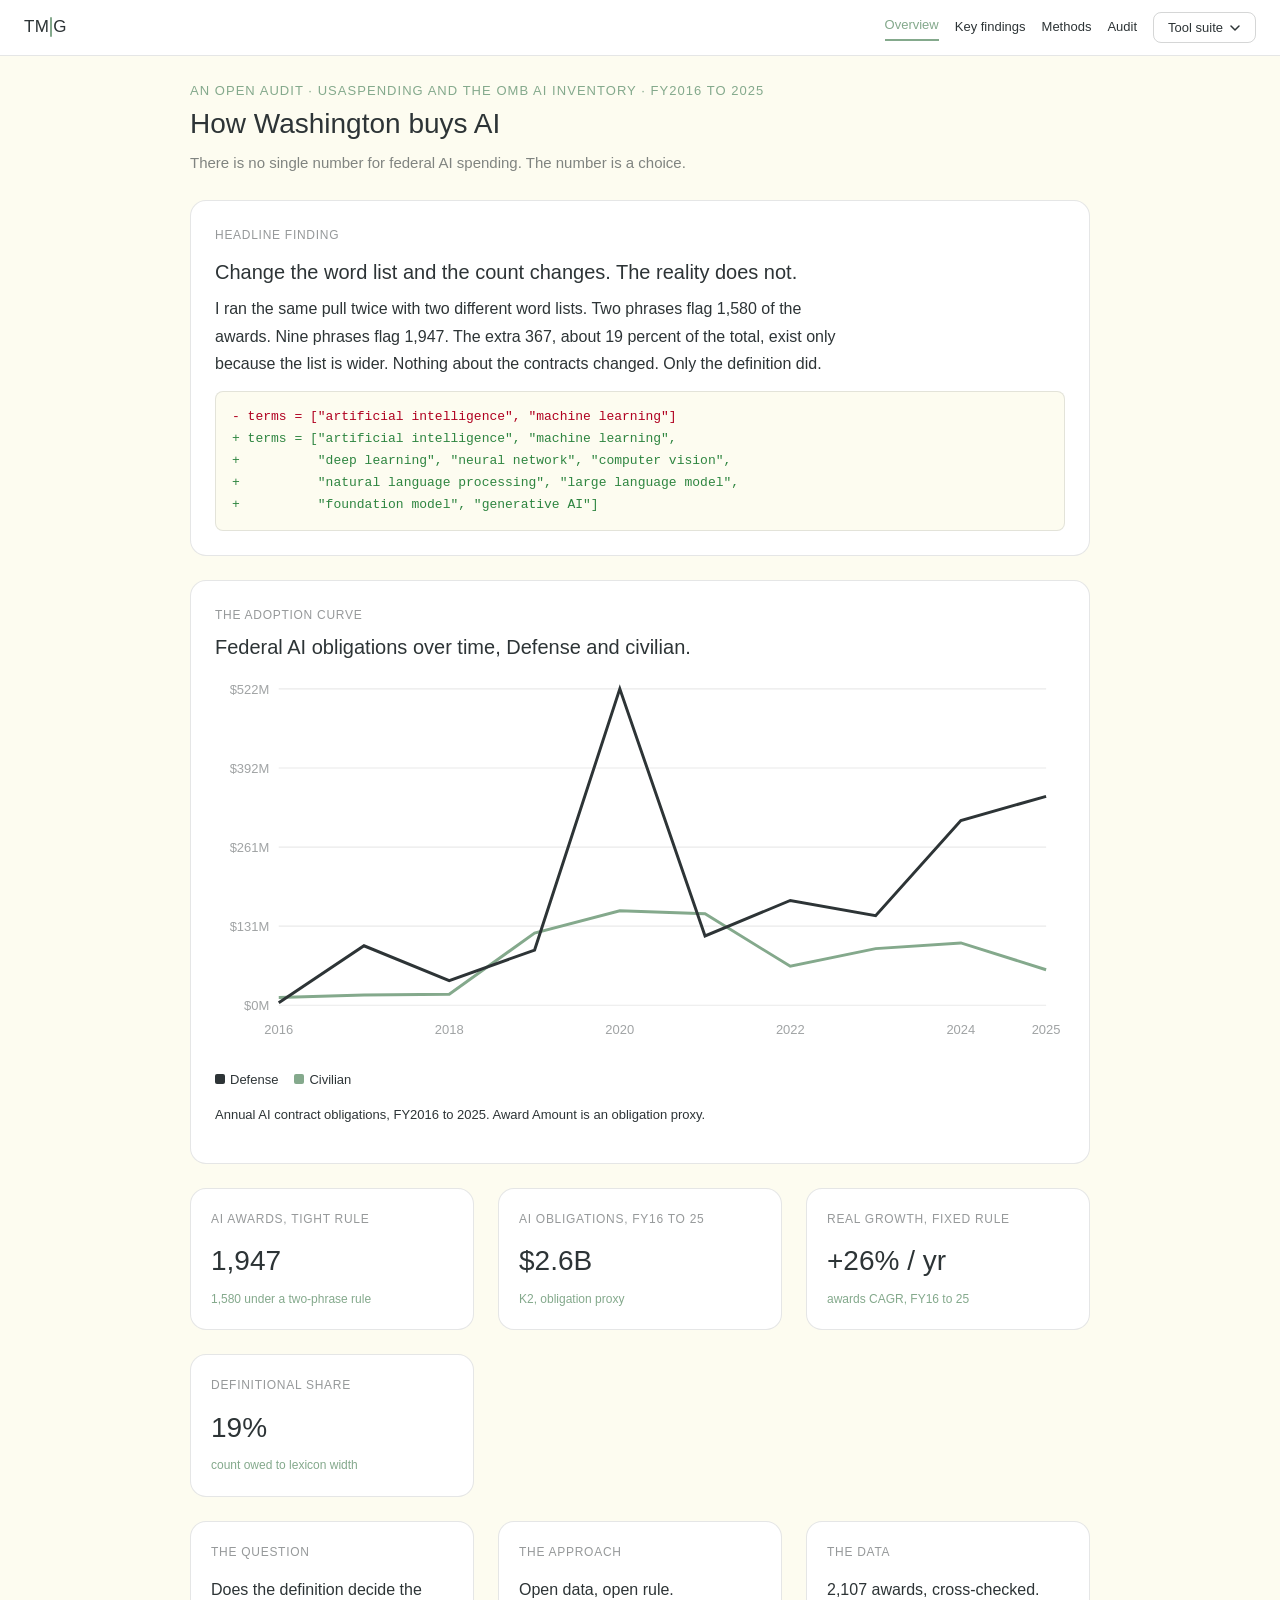
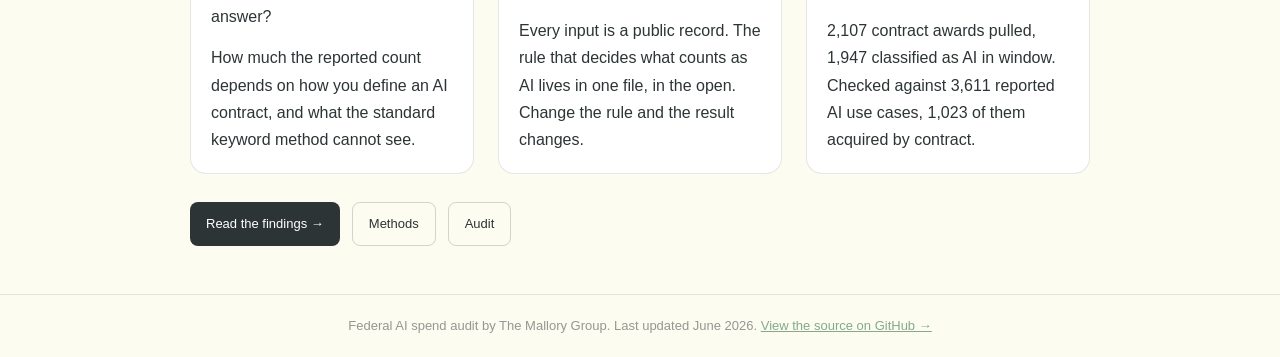
==== commit fe41d459: "Update index.html format fix" ====
--- a/site/index.html
+++ b/site/index.html
@@ -5,61 +5,331 @@
 <meta name="viewport" content="width=device-width, initial-scale=1">
 <title>How Washington buys AI — a measurement audit</title>
 <meta name="description" content="An open audit of how federal AI spending is counted on public data.">
-<style>
-:root {
-  --tmg-cream: #FDFCF0;
-  --tmg-charcoal: #2D3436;
-  --tmg-sage: #84A98C;
-  --tmg-sage-hover: #6B8F74;
-  --tmg-white: #FFFFFF;
-  --tmg-bg: var(--tmg-cream);
-  --tmg-text: var(--tmg-charcoal);
-  --tmg-accent: var(--tmg-sage);
-  --tmg-surface: var(--tmg-white);
-  --tmg-success: #2E8540;
-  --tmg-warning: #C47F00;
-  --tmg-error: #B00020;
-  --tmg-border: 1px solid rgba(45, 52, 54, 0.12);
-  --tmg-border-hover: 1px solid rgba(132, 169, 140, 0.50);
-  --tmg-bento-radius: 16px;
-  --tmg-nav-radius: 8px;
-  --tmg-btn-radius: 8px;
-  --tmg-gap: 24px;
-  --tmg-gap-sm: 12px;
-  --tmg-shadow-sm: 0 1px 3px rgba(45, 52, 54, 0.08);
-  --tmg-shadow-md: 0 2px 8px rgba(45, 52, 54, 0.10);
-}
-</style>
 <link rel="preconnect" href="https://fonts.googleapis.com">
 <link href="https://fonts.googleapis.com/css2?family=Inter:wght@400;500&display=swap" rel="stylesheet">
-<link rel="stylesheet" href="https://rmallorybpc.github.io/tmg-brand-guide/dist/tmg.css">
-<link rel="stylesheet" href="ui.css?v=20260623c">
+<style>
+/* TMG brand system, inlined so it cannot fail to load */
+/* ============================================================
+   TMG Design System — The Mallory Group
+   dist/tmg.css — v2.0
+
+   CDN usage (add to every repo <head>):
+   <link rel="stylesheet" href="https://rmallorybpc.github.io/tmg-brand-guide/dist/tmg.css">
+
+   Google Font (add above the CSS link):
+   <link rel="preconnect" href="https://fonts.googleapis.com">
+   <link href="https://fonts.googleapis.com/css2?family=Inter:wght@400;500&display=swap" rel="stylesheet">
+   ============================================================ */
+
+
+/* ── 1. Tokens ─────────────────────────────────────────────── */
+:root {
+  /* Palette */
+  --tmg-cream:        #FDFCF0;
+  --tmg-charcoal:     #2D3436;
+  --tmg-sage:         #84A98C;
+  --tmg-sage-hover:   #6B8F74;
+  --tmg-white:        #FFFFFF;
+
+  /* Semantic */
+  --tmg-bg:           var(--tmg-cream);
+  --tmg-text:         var(--tmg-charcoal);
+  --tmg-accent:       var(--tmg-sage);
+  --tmg-surface:      var(--tmg-white);
+
+  /* Status */
+  --tmg-success:      #2E8540;
+  --tmg-warning:      #C47F00;
+  --tmg-error:        #B00020;
+
+  /* Borders */
+  --tmg-border:       1px solid rgba(45, 52, 54, 0.12);
+  --tmg-border-hover: 1px solid rgba(132, 169, 140, 0.50);
+
+  /* Radii */
+  --tmg-bento-radius: 16px;
+  --tmg-nav-radius:   8px;
+  --tmg-btn-radius:   8px;
+
+  /* Spacing */
+  --tmg-gap:          24px;
+  --tmg-gap-sm:       12px;
+
+  /* Elevation */
+  --tmg-shadow-sm:    0 1px 3px rgba(45, 52, 54, 0.08);
+  --tmg-shadow-md:    0 2px 8px rgba(45, 52, 54, 0.10);
+}
+
+
+/* ── 2. Reset & base ───────────────────────────────────────── */
+*, *::before, *::after { box-sizing: border-box; }
+
+body {
+  background: var(--tmg-bg);
+  color: var(--tmg-text);
+  font-family: Inter, -apple-system, BlinkMacSystemFont, "Segoe UI", Roboto, "Helvetica Neue", Arial, sans-serif;
+  font-size: 16px;
+  line-height: 1.7;
+  margin: 0;
+}
+
+:focus-visible {
+  outline: 3px solid rgba(132, 169, 140, 0.40);
+  outline-offset: 2px;
+}
+
+.sr-only {
+  position: absolute; width: 1px; height: 1px; padding: 0;
+  margin: -1px; overflow: hidden; clip: rect(0,0,0,0);
+  white-space: nowrap; border: 0;
+}
+
+
+/* ── 3. Typography ─────────────────────────────────────────── */
+.tmg-eyebrow    { font-size: 13px;  font-weight: 500; letter-spacing: 0.08em; text-transform: uppercase; color: var(--tmg-sage); margin: 0 0 4px; }
+.tmg-h1         { font-size: 28px;  font-weight: 500; line-height: 1.3; color: var(--tmg-charcoal); margin: 0 0 8px; }
+.tmg-h2         { font-size: 20px;  font-weight: 500; line-height: 1.3; color: var(--tmg-charcoal); margin: 0 0 6px; }
+.tmg-h3         { font-size: 16px;  font-weight: 500; line-height: 1.3; color: var(--tmg-charcoal); margin: 0 0 6px; }
+.tmg-body       { font-size: 16px;  font-weight: 400; line-height: 1.7; color: var(--tmg-charcoal); }
+.tmg-body-sm    { font-size: 13px;  font-weight: 400; color: var(--tmg-charcoal); }
+.tmg-label      { font-size: 13px;  font-weight: 500; color: var(--tmg-charcoal); }
+.tmg-label-caps { font-size: 12px;  font-weight: 500; letter-spacing: 0.06em; text-transform: uppercase; color: rgba(45,52,54,0.50); }
+.tmg-metric     { font-size: 28px;  font-weight: 500; color: var(--tmg-charcoal); }
+.tmg-text-muted { color: rgba(45, 52, 54, 0.55); }
+.tmg-text-accent{ color: var(--tmg-sage); }
+
+
+/* ── 4. Navigation ─────────────────────────────────────────── */
+.tmg-nav {
+  position: sticky; top: 0; z-index: 100;
+  background: var(--tmg-white); border-bottom: var(--tmg-border);
+  padding: 0 24px; height: 56px;
+  display: flex; align-items: center; justify-content: space-between;
+}
+
+.tmg-logo {
+  display: flex; align-items: center;
+  font-size: 17px; font-weight: 500; letter-spacing: 0.02em;
+  color: var(--tmg-charcoal); text-decoration: none;
+}
+
+.tmg-logo-divider {
+  width: 2px; height: 20px;
+  background: var(--tmg-sage); border-radius: 2px; margin: 0 1px;
+}
+
+.tmg-dropdown-wrap { position: relative; }
+
+.tmg-dropdown-btn {
+  background: transparent; border: 1px solid rgba(45,52,54,0.20);
+  border-radius: var(--tmg-btn-radius); padding: 7px 14px;
+  font-size: 13px; font-weight: 500; color: var(--tmg-charcoal);
+  cursor: pointer; display: inline-flex; align-items: center; gap: 6px;
+  font-family: inherit; transition: background 0.15s;
+}
+.tmg-dropdown-btn:hover,
+.tmg-dropdown-btn.open          { background: rgba(132,169,140,0.10); }
+.tmg-dropdown-btn:focus-visible { outline: 3px solid rgba(132,169,140,0.35); outline-offset: 2px; }
+
+.tmg-chevron { transition: transform 0.2s; flex-shrink: 0; }
+.tmg-dropdown-btn.open .tmg-chevron { transform: rotate(180deg); }
+
+.tmg-dropdown-menu {
+  display: none; position: absolute; right: 0; top: calc(100% + 6px);
+  background: var(--tmg-white); border: var(--tmg-border);
+  border-radius: 10px; padding: 6px; min-width: 220px;
+  z-index: 200; box-shadow: var(--tmg-shadow-md);
+}
+.tmg-dropdown-menu.open { display: block; }
+
+.tmg-dropdown-menu a {
+  display: block; padding: 8px 12px; border-radius: 6px;
+  font-size: 13px; color: var(--tmg-charcoal); text-decoration: none;
+  transition: background 0.12s, color 0.12s;
+}
+.tmg-dropdown-menu a:hover          { background: rgba(132,169,140,0.12); color: var(--tmg-sage-hover); }
+.tmg-dropdown-menu a:focus-visible  { outline: 2px solid var(--tmg-sage); outline-offset: -2px; border-radius: 6px; }
+
+
+/* ── 5. Layout ─────────────────────────────────────────────── */
+.tmg-page {
+  background: var(--tmg-bg);
+  min-height: 100vh;
+  padding: var(--tmg-gap);
+}
+
+.tmg-container {
+  max-width: 1280px;
+  margin: 0 auto;
+}
+
+.tmg-bento-grid {
+  display: grid;
+  grid-template-columns: repeat(auto-fit, minmax(280px, 1fr));
+  gap: var(--tmg-gap);
+}
+
+.tmg-page-header { margin-bottom: var(--tmg-gap); }
+.tmg-page-title  { font-size: 28px; font-weight: 500; color: var(--tmg-charcoal); margin: 0 0 8px; line-height: 1.3; }
+.tmg-page-desc   { font-size: 15px; color: rgba(45,52,54,0.60); margin: 0; }
+
+.tmg-footer {
+  padding: 20px 24px; text-align: center;
+  font-size: 13px; color: rgba(45,52,54,0.50);
+  border-top: var(--tmg-border); margin-top: var(--tmg-gap);
+}
+
+
+/* ── 6. Cards ──────────────────────────────────────────────── */
+.tmg-card {
+  background: var(--tmg-white);
+  border: var(--tmg-border);
+  border-radius: var(--tmg-bento-radius);
+  padding: 20px;
+}
+
+.tmg-card-wide {
+  background: var(--tmg-white);
+  border: var(--tmg-border);
+  border-radius: var(--tmg-bento-radius);
+  padding: 24px;
+  grid-column: 1 / -1;
+}
+
+.tmg-card-label { font-size: 12px; font-weight: 500; text-transform: uppercase; letter-spacing: 0.06em; color: rgba(45,52,54,0.50); margin: 0 0 8px; }
+.tmg-card-title { font-size: 16px; font-weight: 500; color: var(--tmg-charcoal); margin: 0 0 14px; }
+.tmg-card-value { font-size: 28px; font-weight: 500; color: var(--tmg-charcoal); margin: 0 0 4px; }
+.tmg-card-sub   { font-size: 12px; color: var(--tmg-sage); margin: 0; }
+.tmg-trend-up   { color: var(--tmg-success); font-size: 13px; font-weight: 500; }
+.tmg-trend-down { color: var(--tmg-error);   font-size: 13px; font-weight: 500; }
+
+
+/* ── 7. Buttons ────────────────────────────────────────────── */
+.tmg-btn {
+  background: var(--tmg-charcoal); color: var(--tmg-white);
+  border: none; border-radius: var(--tmg-btn-radius);
+  padding: 10px 16px; font-size: 13px; font-weight: 500;
+  cursor: pointer; display: inline-flex; align-items: center; gap: 6px;
+  font-family: inherit; transition: background 0.15s;
+}
+.tmg-btn:hover          { background: #3D4446; }
+.tmg-btn:active         { transform: scale(0.98); }
+.tmg-btn:focus-visible  { outline: 3px solid rgba(45,52,54,0.20); outline-offset: 2px; }
+
+.tmg-btn-ghost {
+  background: transparent; color: var(--tmg-charcoal);
+  border: 1px solid rgba(45,52,54,0.20); border-radius: var(--tmg-btn-radius);
+  padding: 10px 16px; font-size: 13px; font-weight: 500;
+  cursor: pointer; display: inline-flex; align-items: center; gap: 6px;
+  font-family: inherit; transition: border-color 0.15s, color 0.15s;
+}
+.tmg-btn-ghost:hover         { border-color: var(--tmg-sage); color: var(--tmg-sage-hover); }
+.tmg-btn-ghost:active        { transform: scale(0.98); }
+.tmg-btn-ghost:focus-visible { outline: 3px solid rgba(132,169,140,0.35); outline-offset: 2px; }
+
+
+/* ── 8. Tables ─────────────────────────────────────────────── */
+.tmg-table { width: 100%; border-collapse: collapse; font-size: 13px; }
+
+.tmg-table th {
+  background: rgba(132,169,140,0.15); color: var(--tmg-charcoal);
+  font-weight: 500; font-size: 12px; text-transform: uppercase;
+  letter-spacing: 0.04em; padding: 9px 14px; text-align: left;
+  border-bottom: 1px solid rgba(132,169,140,0.25);
+}
+
+.tmg-table td {
+  padding: 9px 14px;
+  border-bottom: 1px solid rgba(45,52,54,0.07);
+  color: var(--tmg-charcoal);
+}
+
+.tmg-table tr:last-child td { border-bottom: none; }
+.tmg-table tr:hover td      { background: rgba(132,169,140,0.04); }
+
+
+/* ── 9. Form inputs ────────────────────────────────────────── */
+.tmg-input,
+.tmg-select,
+.tmg-textarea {
+  width: 100%; background: var(--tmg-white); color: var(--tmg-charcoal);
+  border: var(--tmg-border); border-radius: var(--tmg-btn-radius);
+  padding: 9px 12px; font-size: 14px; font-family: inherit;
+  transition: border-color 0.15s, box-shadow 0.15s; box-sizing: border-box;
+}
+.tmg-input:focus,
+.tmg-select:focus,
+.tmg-textarea:focus {
+  outline: none; border-color: var(--tmg-sage);
+  box-shadow: 0 0 0 3px rgba(132,169,140,0.15);
+}
+.tmg-input::placeholder { color: rgba(45,52,54,0.35); }
+
+.tmg-field-label {
+  display: block; font-size: 13px; font-weight: 500;
+  color: var(--tmg-charcoal); margin-bottom: 6px;
+}
+
+</style>
+<style>
+    .fa-navlinks{display:flex;align-items:center;gap:16px;min-width:0}
+    .fa-navlinks a{font-size:13px;font-weight:500;color:var(--tmg-charcoal);text-decoration:none;white-space:nowrap}
+    .fa-navlinks a:hover{color:var(--tmg-sage-hover)}
+    .fa-navlinks a[aria-current="page"]{color:var(--tmg-sage);border-bottom:2px solid var(--tmg-sage);padding-bottom:2px}
+    .fa-wrap{max-width:900px;margin:0 auto}
+    .fa-stack{display:flex;flex-direction:column;gap:var(--tmg-gap)}
+    .fa-prose p{margin:0 0 14px;max-width:70ch}
+    .fa-prose p:last-child{margin-bottom:0}
+    .fa-lede{font-size:18px;line-height:1.6}
+    .fa-claim{font-size:20px;font-weight:500;line-height:1.3;margin:0 0 10px}
+    .fa-diff{font-family:ui-monospace,Menlo,Consolas,monospace;font-size:13px;line-height:1.7;
+      background:var(--tmg-cream);border:var(--tmg-border);border-radius:8px;padding:14px 16px;overflow-x:auto;white-space:pre;margin-top:14px}
+    .fa-diff .del{color:var(--tmg-error)}
+    .fa-diff .add{color:var(--tmg-success)}
+    .fa-strike{font-size:14px;line-height:2.1;margin:4px 0 0}
+    .fa-strike span{text-decoration:line-through;text-decoration-color:var(--tmg-error);text-decoration-thickness:1px;margin-right:14px;white-space:nowrap;display:inline-block}
+    .fa-mono{font-family:ui-monospace,Menlo,Consolas,monospace;font-size:13px;line-height:1.8;
+      background:var(--tmg-cream);border:var(--tmg-border);border-radius:8px;padding:12px 16px}
+    .fa-actions{display:flex;gap:12px;flex-wrap:wrap;margin-top:4px}
+    a.fa-btn{background:var(--tmg-charcoal);color:var(--tmg-white);border-radius:8px;padding:10px 16px;font-size:13px;font-weight:500;text-decoration:none;display:inline-flex;align-items:center;gap:6px}
+    a.fa-btn:hover{background:#3D4446}
+    a.fa-btn-ghost{background:transparent;color:var(--tmg-charcoal);border:1px solid rgba(45,52,54,0.20);border-radius:8px;padding:10px 16px;font-size:13px;font-weight:500;text-decoration:none}
+    a.fa-btn-ghost:hover{border-color:var(--tmg-sage);color:var(--tmg-sage-hover)}
+    .fa-note{font-size:13px;color:var(--tmg-text-muted)}
+    @media (max-width:600px){.tmg-nav{overflow-x:auto;gap:12px}.fa-navlinks{gap:12px}}
+    @media (prefers-reduced-motion:reduce){*{transition:none !important}}
+</style>
 </head>
 <body>
-<a class="fa-skip-link" href="#main-content">Skip to content</a>
 <nav class="tmg-nav" aria-label="Primary">
   <a class="tmg-logo" href="index.html" aria-label="The Mallory Group home"><span>TM</span><span class="tmg-logo-divider" aria-hidden="true"></span><span>G</span></a>
-  <div class="tmg-page-links" aria-label="Site pages">
-    <a href="index.html" aria-current="page">Overview</a>
-    <a href="findings.html">Key findings</a>
-    <a href="methods.html">Methods</a>
-    <a href="audit.html">Audit</a>
-  </div>
-  <div class="tmg-dropdown-wrap">
-    <button class="tmg-dropdown-btn" id="tmgDdBtn" aria-haspopup="true" aria-expanded="false" aria-controls="tmgDdMenu">TMG Tool Suite
-      <svg class="tmg-chevron" width="12" height="12" viewBox="0 0 12 12" aria-hidden="true"><path d="M2 4l4 4 4-4" fill="none" stroke="currentColor" stroke-width="1.5" stroke-linecap="round" stroke-linejoin="round"/></svg>
-    </button>
-    <div class="tmg-dropdown-menu" id="tmgDdMenu" role="menu">
-      <a role="menuitem" href="https://rmallorybpc.github.io/pdf-multi-agent-analysis/" target="_blank" rel="noreferrer">PDF Multi-Agent Analysis</a>
-      <a role="menuitem" href="https://rmallorybpc.github.io/housing-market-intel/" target="_blank" rel="noreferrer">Housing Market Intel</a>
-      <a role="menuitem" href="https://rmallorybpc.github.io/real-estate-report/" target="_blank" rel="noreferrer">Real Estate Report</a>
-      <a role="menuitem" href="https://rmallorybpc.github.io/nflanalysis/dashboard/src/" target="_blank" rel="noreferrer">NFL Analysis</a>
-      <a role="menuitem" href="https://rmallorybpc.github.io/recipes/" target="_blank" rel="noreferrer">Recipe Book</a>
+  <div class="fa-navlinks">
+      <a href="index.html" aria-current="page">Overview</a>
+      <a href="findings.html">Key findings</a>
+      <a href="methods.html">Methods</a>
+      <a href="audit.html">Audit</a>
+    <div class="tmg-dropdown-wrap">
+      <button class="tmg-dropdown-btn" id="toolBtn" aria-haspopup="true" aria-expanded="false" aria-controls="toolMenu">Tool suite
+        <svg class="tmg-chevron" width="12" height="12" viewBox="0 0 12 12" aria-hidden="true"><path d="M2 4l4 4 4-4" fill="none" stroke="currentColor" stroke-width="1.5" stroke-linecap="round" stroke-linejoin="round"/></svg>
+      </button>
+      <div class="tmg-dropdown-menu" id="toolMenu" role="menu">
+        <a role="menuitem" href="https://rmallorybpc.github.io/pdf-multi-agent-analysis/" target="_blank" rel="noreferrer">PDF Multi-Agent Analysis</a>
+        <a role="menuitem" href="https://rmallorybpc.github.io/housing-market-intel/" target="_blank" rel="noreferrer">Housing Market Intel</a>
+        <a role="menuitem" href="https://rmallorybpc.github.io/real-estate-report/" target="_blank" rel="noreferrer">Real Estate Report</a>
+        <a role="menuitem" href="https://rmallorybpc.github.io/nflanalysis/dashboard/src/" target="_blank" rel="noreferrer">NFL Analysis</a>
+        <a role="menuitem" href="https://rmallorybpc.github.io/recipes/" target="_blank" rel="noreferrer">Recipe Book</a>
+        <a role="menuitem" href="https://rmallorybpc.github.io/nhl-free-agency-research/" target="_blank" rel="noreferrer">NHL Free Agency Research</a>
+        <a role="menuitem" href="https://rmallorybpc.github.io/nhl-play-for-contract/" target="_blank" rel="noreferrer">NHL Play for Contract</a>
+        <a role="menuitem" href="https://rmallorybpc.github.io/nba-research-project/" target="_blank" rel="noreferrer">NBA Supermax Research</a>
+        <a role="menuitem" href="https://content-integrity-audit.pages.dev/" target="_blank" rel="noreferrer">Content Integrity</a>
+        <a role="menuitem" href="https://rmallorybpc.github.io/external-hire-premium/" target="_blank" rel="noreferrer">External Hire Premium</a>
+        <a role="menuitem" href="index.html" aria-current="page">Federal AI Spend Audit</a>
+      </div>
     </div>
   </div>
 </nav>
-<main id="main-content" tabindex="-1">
-<div class="tmg-page tmg-container">
+<div class="tmg-page">
+<div class="tmg-container">
 <div class="fa-wrap">
 <header class="tmg-page-header">
   <p class="tmg-eyebrow">An open audit · USAspending and the OMB AI inventory · FY2016 to 2025</p>
@@ -81,8 +351,8 @@
   <section class="tmg-card-wide" aria-labelledby="pic">
     <p class="tmg-card-label">The adoption curve</p>
     <h2 id="pic" class="fa-claim">Federal AI obligations over time, Defense and civilian.</h2>
-    <div id="adoption-chart" class="fa-chart-shell"></div>
-    <p class="fa-note fa-chart-legend"><span class="fa-legend-swatch fa-legend-swatch-defense" aria-hidden="true"></span>Defense<span class="fa-chart-legend-gap"></span><span class="fa-legend-swatch fa-legend-swatch-civilian" aria-hidden="true"></span>Civilian</p>
+    <div id="adoption-chart" style="margin:8px 0"></div>
+    <p class="fa-note"><span style="display:inline-block;width:10px;height:10px;background:#2D3436;border-radius:2px;margin-right:5px"></span>Defense<span style="display:inline-block;width:10px;height:10px;background:#84A98C;border-radius:2px;margin:0 5px 0 16px"></span>Civilian</p>
     <p class="fa-note" id="chart-src">Annual AI contract obligations, FY2016 to 2025. Award Amount is an obligation proxy.</p>
   </section>
 
@@ -118,9 +388,9 @@
   </div>
 
   <div class="fa-actions">
-    <a class="fa-btn tmg-btn" href="findings.html">Read the findings &rarr;</a>
-    <a class="fa-btn-ghost tmg-btn-ghost" href="methods.html">Methods</a>
-    <a class="fa-btn-ghost tmg-btn-ghost" href="audit.html">Audit</a>
+    <a class="fa-btn" href="findings.html">Read the findings &rarr;</a>
+    <a class="fa-btn-ghost" href="methods.html">Methods</a>
+    <a class="fa-btn-ghost" href="audit.html">Audit</a>
   </div>
 </div>
 <script src="series-data.js"></script>
@@ -156,11 +426,17 @@
 </script>
 </div>
 </div>
-</main>
+</div>
 <footer class="tmg-footer">
   Federal AI spend audit by The Mallory Group. Last updated June 2026.
-  <a href="https://github.com/rmallorybpc/federal-ai-spend-audit" target="_blank" rel="noreferrer" class="tmg-text-accent">View the source on GitHub &rarr;</a>
+  <a href="REPO_URL_HERE" target="_blank" rel="noreferrer" class="tmg-text-accent">View the source on GitHub &rarr;</a>
 </footer>
-<script src="ui.js?v=20260623c"></script>
+<script>
+  (function(){var b=document.getElementById('toolBtn'),m=document.getElementById('toolMenu');if(!b||!m)return;
+   function c(){m.classList.remove('open');b.classList.remove('open');b.setAttribute('aria-expanded','false');}
+   b.addEventListener('click',function(e){e.stopPropagation();var o=m.classList.toggle('open');b.classList.toggle('open',o);b.setAttribute('aria-expanded',o?'true':'false');});
+   m.addEventListener('click',function(e){e.stopPropagation();});document.addEventListener('click',c);
+   document.addEventListener('keydown',function(e){if(e.key==='Escape'){c();b.focus();}});})();
+</script>
 </body>
 </html>
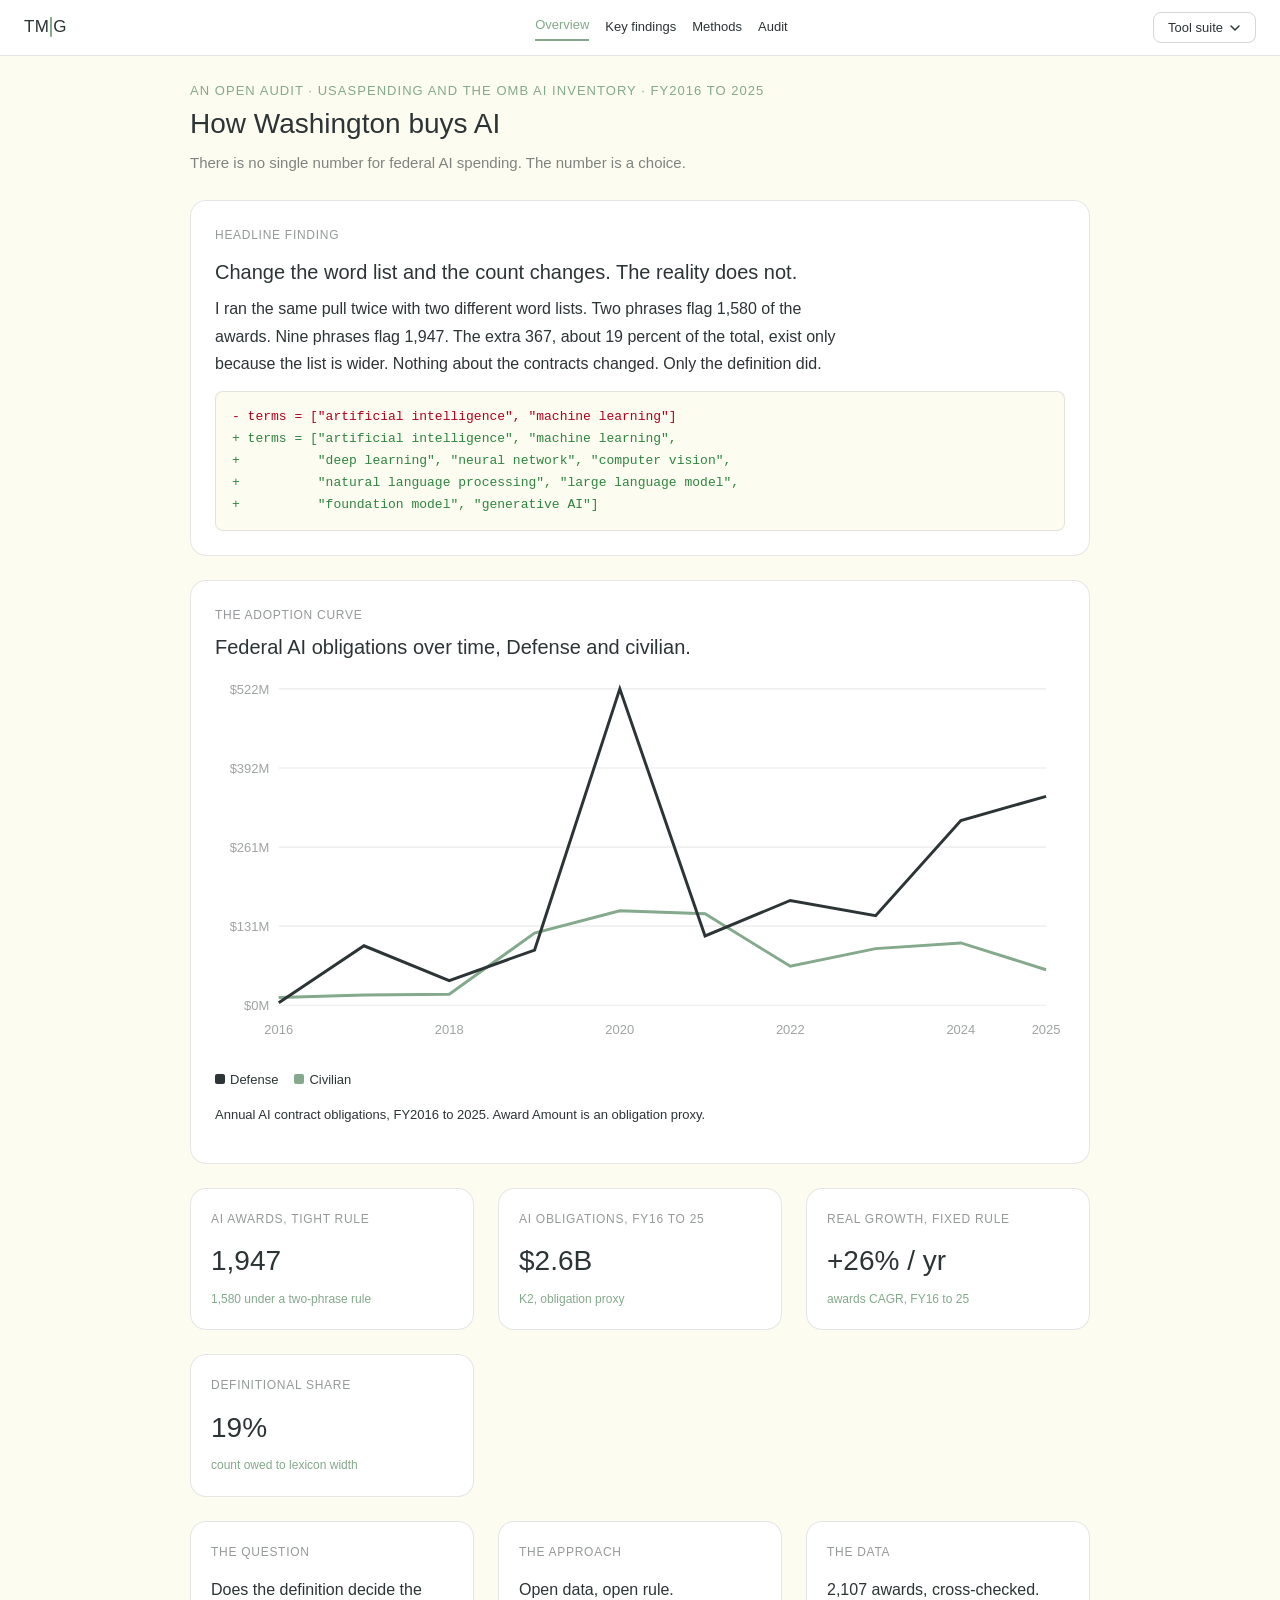
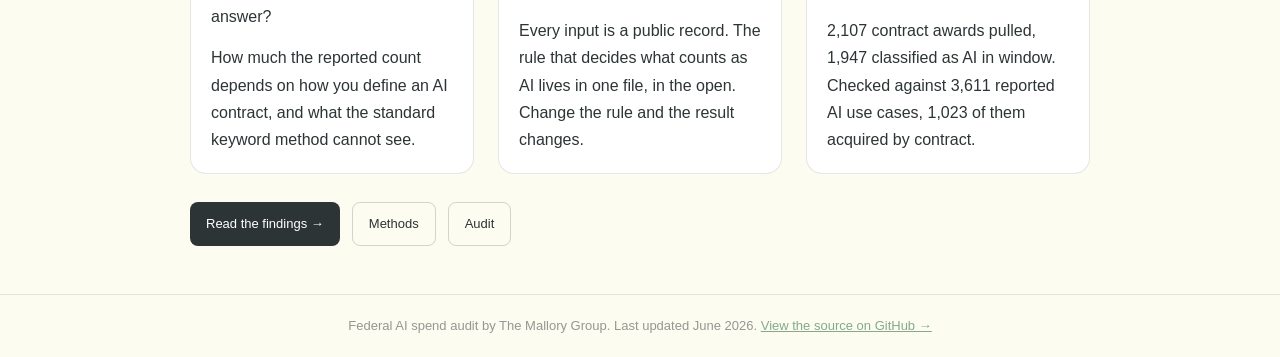
==== commit 7902f4e3: "Update navigation styles for responsive design across multiple pages" ====
--- a/site/index.html
+++ b/site/index.html
@@ -272,7 +272,8 @@
 
 </style>
 <style>
-    .fa-navlinks{display:flex;align-items:center;gap:16px;min-width:0}
+    .fa-navlinks{display:flex;align-items:center;gap:16px;min-width:0;flex:1;justify-content:center;position:relative}
+    .fa-navlinks .tmg-dropdown-wrap{position:absolute;right:0}
     .fa-navlinks a{font-size:13px;font-weight:500;color:var(--tmg-charcoal);text-decoration:none;white-space:nowrap}
     .fa-navlinks a:hover{color:var(--tmg-sage-hover)}
     .fa-navlinks a[aria-current="page"]{color:var(--tmg-sage);border-bottom:2px solid var(--tmg-sage);padding-bottom:2px}
@@ -296,7 +297,7 @@
     a.fa-btn-ghost{background:transparent;color:var(--tmg-charcoal);border:1px solid rgba(45,52,54,0.20);border-radius:8px;padding:10px 16px;font-size:13px;font-weight:500;text-decoration:none}
     a.fa-btn-ghost:hover{border-color:var(--tmg-sage);color:var(--tmg-sage-hover)}
     .fa-note{font-size:13px;color:var(--tmg-text-muted)}
-    @media (max-width:600px){.tmg-nav{overflow-x:auto;gap:12px}.fa-navlinks{gap:12px}}
+    @media (max-width:600px){.tmg-nav{overflow-x:auto;gap:12px}.fa-navlinks{gap:12px;justify-content:flex-start;flex:0 0 auto}.fa-navlinks .tmg-dropdown-wrap{position:static}}
     @media (prefers-reduced-motion:reduce){*{transition:none !important}}
 </style>
 </head>
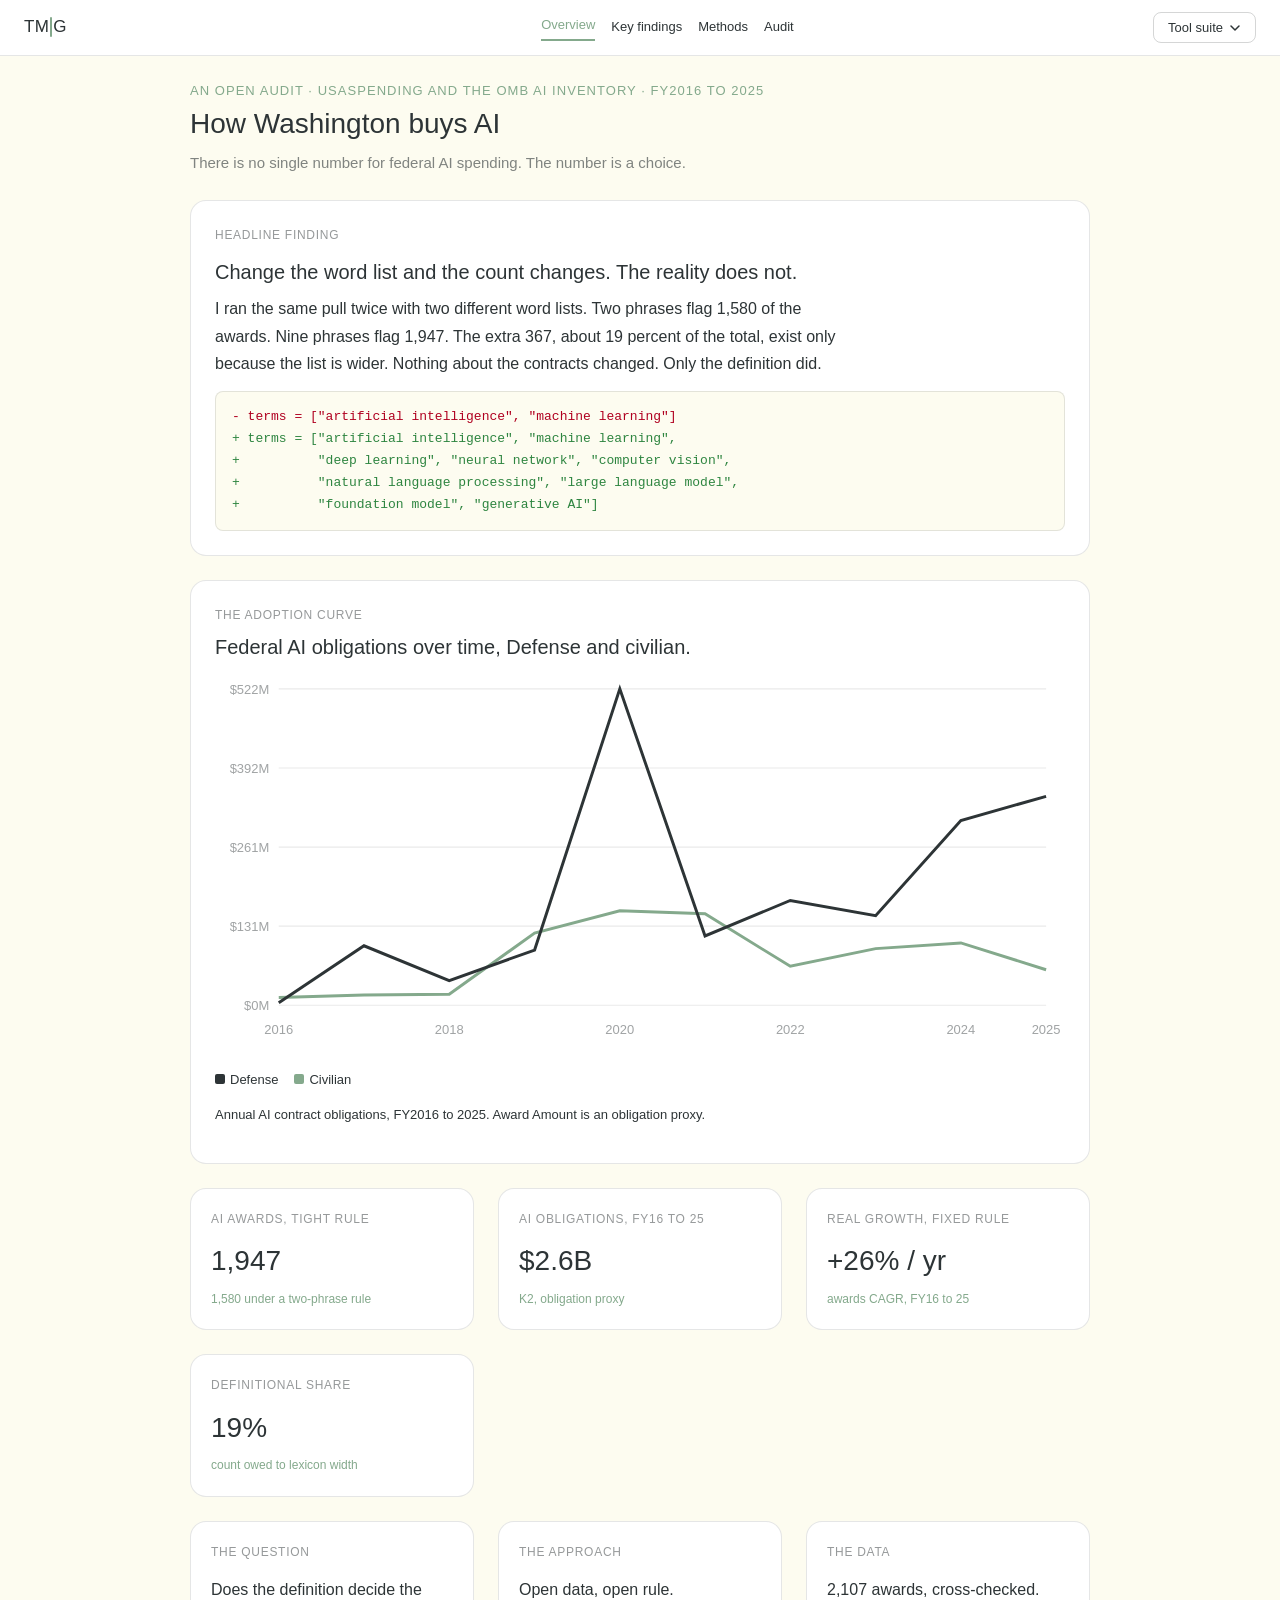
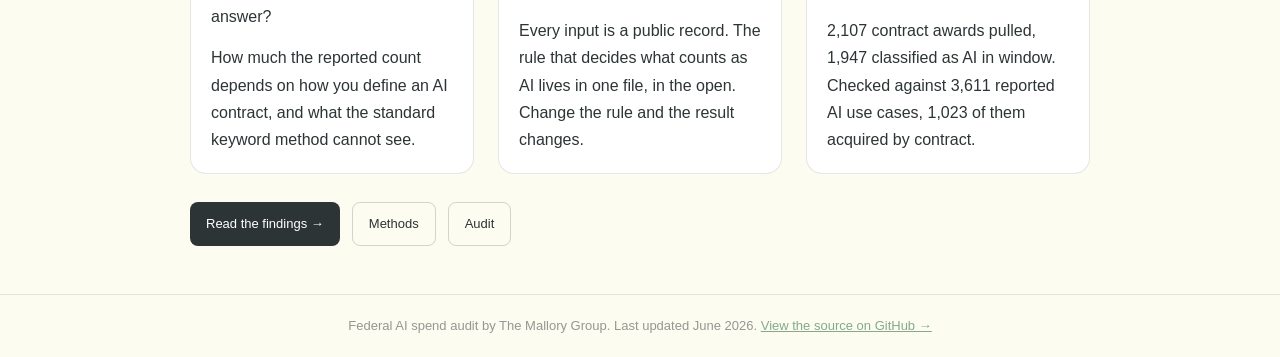
==== commit f8d4f7ea: "Add shared UI styles and link ui.css to multiple HTML pages" ====
--- a/site/index.html
+++ b/site/index.html
@@ -7,6 +7,7 @@
 <meta name="description" content="An open audit of how federal AI spending is counted on public data.">
 <link rel="preconnect" href="https://fonts.googleapis.com">
 <link href="https://fonts.googleapis.com/css2?family=Inter:wght@400;500&display=swap" rel="stylesheet">
+<link rel="stylesheet" href="ui.css">
 <style>
 /* TMG brand system, inlined so it cannot fail to load */
 /* ============================================================
@@ -272,11 +273,6 @@
 
 </style>
 <style>
-    .fa-navlinks{display:flex;align-items:center;gap:16px;min-width:0;flex:1;justify-content:center;position:relative}
-    .fa-navlinks .tmg-dropdown-wrap{position:absolute;right:0}
-    .fa-navlinks a{font-size:13px;font-weight:500;color:var(--tmg-charcoal);text-decoration:none;white-space:nowrap}
-    .fa-navlinks a:hover{color:var(--tmg-sage-hover)}
-    .fa-navlinks a[aria-current="page"]{color:var(--tmg-sage);border-bottom:2px solid var(--tmg-sage);padding-bottom:2px}
     .fa-wrap{max-width:900px;margin:0 auto}
     .fa-stack{display:flex;flex-direction:column;gap:var(--tmg-gap)}
     .fa-prose p{margin:0 0 14px;max-width:70ch}
@@ -297,7 +293,6 @@
     a.fa-btn-ghost{background:transparent;color:var(--tmg-charcoal);border:1px solid rgba(45,52,54,0.20);border-radius:8px;padding:10px 16px;font-size:13px;font-weight:500;text-decoration:none}
     a.fa-btn-ghost:hover{border-color:var(--tmg-sage);color:var(--tmg-sage-hover)}
     .fa-note{font-size:13px;color:var(--tmg-text-muted)}
-    @media (max-width:600px){.tmg-nav{overflow-x:auto;gap:12px}.fa-navlinks{gap:12px;justify-content:flex-start;flex:0 0 auto}.fa-navlinks .tmg-dropdown-wrap{position:static}}
     @media (prefers-reduced-motion:reduce){*{transition:none !important}}
 </style>
 </head>
--- a/site/ui.css
+++ b/site/ui.css
@@ -0,0 +1,283 @@
+/* Shared UI layer for all site pages. Uses TMG design tokens from tmg.css. */
+
+.fa-skip-link {
+  position: absolute;
+  left: 12px;
+  top: -40px;
+  background: var(--tmg-charcoal);
+  color: var(--tmg-white);
+  padding: 8px 12px;
+  border-radius: 8px;
+  text-decoration: none;
+  font-size: 13px;
+  z-index: 1000;
+}
+
+.fa-skip-link:focus {
+  top: 12px;
+}
+
+.tmg-nav {
+  gap: 12px;
+}
+
+.fa-navlinks {
+  display: flex;
+  align-items: center;
+  gap: 16px;
+  min-width: 0;
+  flex: 1;
+  justify-content: center;
+  position: relative;
+}
+
+.fa-navlinks .tmg-dropdown-wrap {
+  position: absolute;
+  right: 0;
+}
+
+.fa-navlinks a {
+  font-size: 13px;
+  font-weight: 500;
+  color: var(--tmg-charcoal);
+  text-decoration: none;
+  white-space: nowrap;
+}
+
+.fa-navlinks a:hover {
+  color: var(--tmg-sage-hover);
+}
+
+.fa-navlinks a[aria-current="page"] {
+  color: var(--tmg-sage);
+  border-bottom: 2px solid var(--tmg-sage);
+  padding-bottom: 2px;
+}
+
+.tmg-page-links {
+  display: flex;
+  gap: 4px;
+  margin-left: 12px;
+  min-width: 0;
+}
+
+.tmg-page-links a {
+  padding: 6px 12px;
+  border-radius: var(--tmg-nav-radius);
+  font-size: 13px;
+  font-weight: 500;
+  color: var(--tmg-charcoal);
+  text-decoration: none;
+  transition: background 0.15s;
+}
+
+.tmg-page-links a:hover {
+  background: rgba(132, 169, 140, 0.12);
+}
+
+.tmg-page-links a[aria-current="page"] {
+  background: rgba(132, 169, 140, 0.15);
+  color: var(--tmg-sage-hover);
+}
+
+.fa-wrap {
+  max-width: 900px;
+  margin: 0 auto;
+}
+
+.fa-stack {
+  display: flex;
+  flex-direction: column;
+  gap: var(--tmg-gap);
+}
+
+.fa-prose p {
+  margin: 0 0 14px;
+  max-width: 70ch;
+}
+
+.fa-prose p:last-child {
+  margin-bottom: 0;
+}
+
+.fa-claim {
+  font-size: 20px;
+  font-weight: 500;
+  line-height: 1.3;
+  margin: 0 0 10px;
+}
+
+.fa-diff,
+.fa-mono {
+  font-family: ui-monospace, Menlo, Consolas, monospace;
+  font-size: 13px;
+  line-height: 1.8;
+  background: var(--tmg-cream);
+  border: var(--tmg-border);
+  border-radius: 8px;
+  padding: 12px 16px;
+  overflow-x: auto;
+}
+
+.fa-diff {
+  white-space: pre;
+  margin-top: 14px;
+  line-height: 1.7;
+  padding: 14px 16px;
+}
+
+.fa-diff .del {
+  color: var(--tmg-error);
+}
+
+.fa-diff .add {
+  color: var(--tmg-success);
+}
+
+.fa-strike {
+  font-size: 14px;
+  line-height: 2.1;
+  margin: 4px 0 0;
+}
+
+.fa-strike span {
+  text-decoration: line-through;
+  text-decoration-color: var(--tmg-error);
+  text-decoration-thickness: 1px;
+  margin-right: 14px;
+  white-space: nowrap;
+  display: inline-block;
+}
+
+.fa-actions {
+  display: flex;
+  gap: 12px;
+  flex-wrap: wrap;
+  margin-top: 4px;
+}
+
+a.fa-btn {
+  background: var(--tmg-charcoal);
+  color: var(--tmg-white);
+  border-radius: 8px;
+  padding: 10px 16px;
+  font-size: 13px;
+  font-weight: 500;
+  text-decoration: none;
+  display: inline-flex;
+  align-items: center;
+  gap: 6px;
+}
+
+a.fa-btn:hover {
+  background: #3D4446;
+}
+
+a.fa-btn-ghost {
+  background: transparent;
+  color: var(--tmg-charcoal);
+  border: 1px solid rgba(45, 52, 54, 0.20);
+  border-radius: 8px;
+  padding: 10px 16px;
+  font-size: 13px;
+  font-weight: 500;
+  text-decoration: none;
+}
+
+a.fa-btn-ghost:hover {
+  border-color: var(--tmg-sage);
+  color: var(--tmg-sage-hover);
+}
+
+.fa-note {
+  font-size: 13px;
+  color: var(--tmg-text-muted);
+}
+
+.fa-chart-shell {
+  margin: 8px 0;
+}
+
+.fa-chart-legend {
+  display: flex;
+  align-items: center;
+  flex-wrap: wrap;
+  gap: 8px;
+}
+
+.fa-chart-legend-gap {
+  margin-left: 8px;
+}
+
+.fa-legend-swatch {
+  display: inline-block;
+  width: 10px;
+  height: 10px;
+  border-radius: 2px;
+  margin-right: 5px;
+}
+
+.fa-legend-swatch-defense {
+  background: var(--tmg-charcoal);
+}
+
+.fa-legend-swatch-civilian {
+  background: var(--tmg-sage);
+}
+
+@media (max-width: 900px) {
+  .tmg-nav {
+    height: auto;
+    min-height: 56px;
+    padding: 10px 16px;
+    gap: 10px;
+    align-items: flex-start;
+    flex-wrap: wrap;
+  }
+
+  .tmg-page-links {
+    width: 100%;
+    order: 3;
+    justify-content: flex-start;
+    margin-left: 0;
+    gap: 12px;
+    overflow-x: auto;
+    padding-bottom: 2px;
+  }
+
+  .tmg-dropdown-wrap {
+    margin-left: auto;
+  }
+}
+
+@media (max-width: 600px) {
+  .tmg-nav {
+    overflow-x: auto;
+    gap: 12px;
+  }
+
+  .fa-navlinks {
+    gap: 12px;
+    justify-content: flex-start;
+    flex: 0 0 auto;
+  }
+
+  .fa-navlinks .tmg-dropdown-wrap {
+    position: static;
+  }
+
+  .tmg-page-links {
+    gap: 2px;
+  }
+
+  .fa-wrap {
+    max-width: 100%;
+  }
+}
+
+@media (prefers-reduced-motion: reduce) {
+  * {
+    transition: none !important;
+    animation: none !important;
+  }
+}
